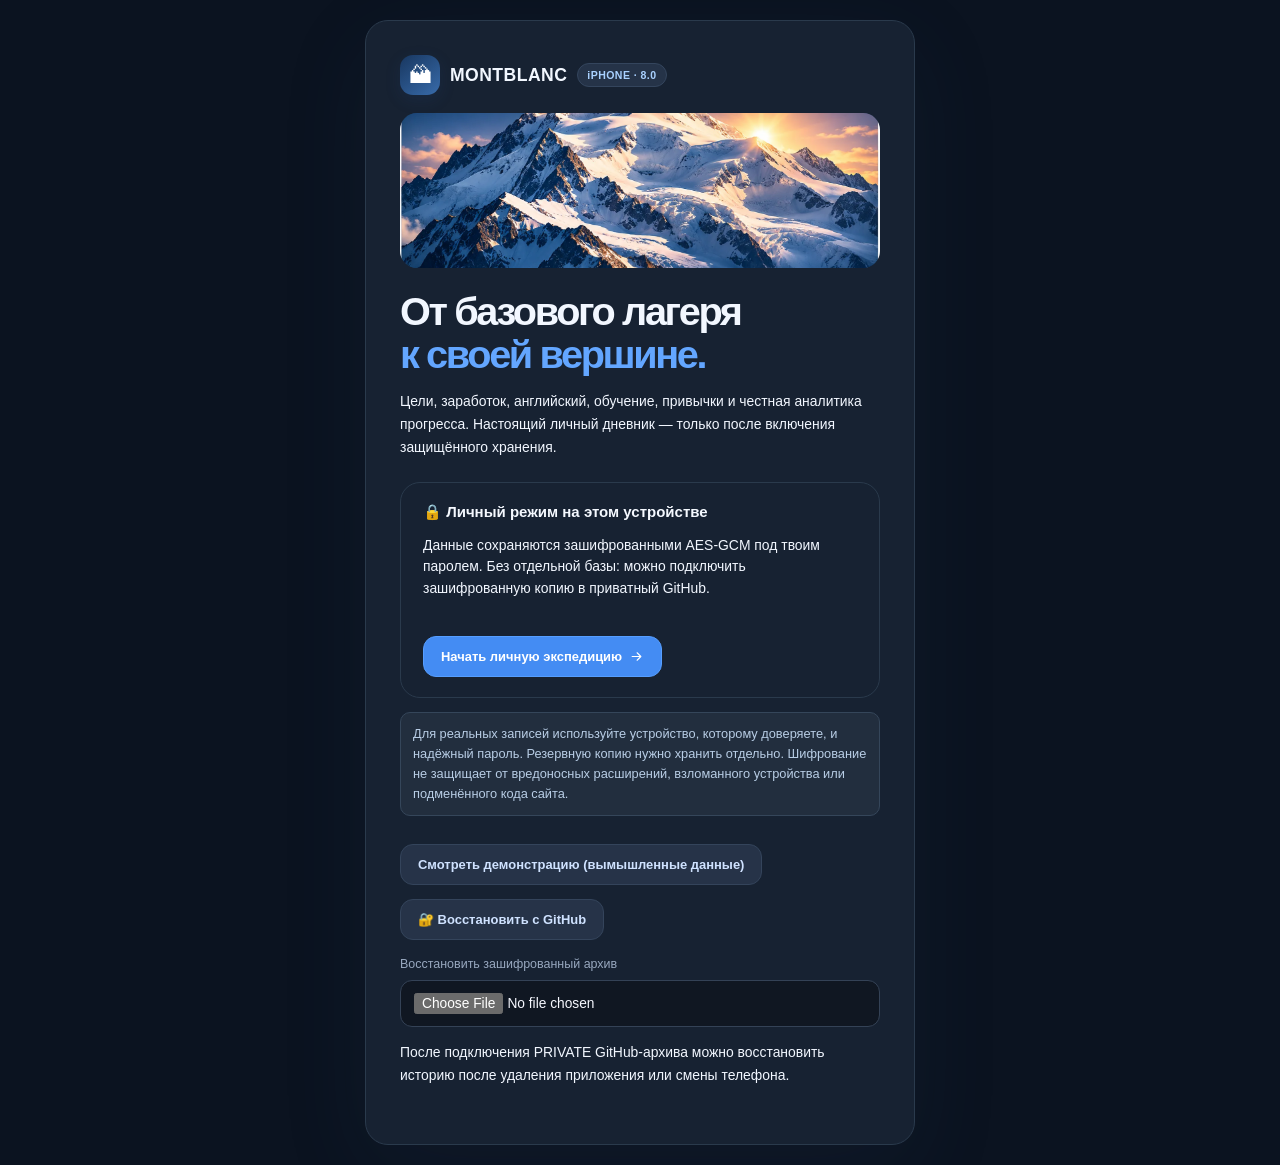
==== life-os/index.html @ 79be6092 "MONTBLANC 10: EVOLUTION PRO MAX 84-day charisma, confidence, focus, discipline and fitness module" ====
<!doctype html>
<html lang="ru">
<head>
  <meta charset="UTF-8" />
  <meta name="viewport" content="width=device-width, initial-scale=1, viewport-fit=cover" />
  <meta name="theme-color" content="#0c1018" />
  <meta name="robots" content="noindex,nofollow,noarchive" />
  <meta name="color-scheme" content="dark" />
  <meta name="description" content="MONTBLANC — личный путь к вершине: цели, эксперименты, дневник и честная аналитика." />
  <title>MONTBLANC — личная экспедиция</title>
  <link rel="icon" type="image/svg+xml" href="./favicon.svg" />
  <link rel="apple-touch-icon" href="./apple-touch-icon.png" />
  <meta name="apple-mobile-web-app-capable" content="yes" />
  <meta name="apple-mobile-web-app-status-bar-style" content="black" />
  <meta name="apple-mobile-web-app-title" content="MONTBLANC" />
  <link rel="manifest" href="./manifest.webmanifest" />
  <link rel="stylesheet" href="./styles.css?v=10.0-evolution-20261121" />
</head>
<body>
  <div id="app"><div class="boot"><div class="boot-mark">🏔️</div><p>Загрузка MONTBLANC...</p></div></div>
  <script src="./config.js"></script>
  <script type="module" src="./app.js?v=10.0-evolution-20261121"></script>
  <script defer src="./pwa.js"></script>
</body>
</html>
---- life-os/styles.css ----
:root{color-scheme:dark;--bg:#09111c;--surface:#111c2a;--surface2:#172333;--surface3:#1d2c3d;--edge:#2a394a;--text:#f0f4f5;--muted:#94a7b7;--accent:#85e1bd;--accent2:#4baf91;--warning:#f9c88a;--danger:#f0a3a3;--shadow:0 14px 50px rgba(0,0,0,.18);font-family:Inter,-apple-system,BlinkMacSystemFont,"Segoe UI",sans-serif;font-synthesis:none}
*{box-sizing:border-box}body{margin:0;min-height:100vh;background:var(--bg);color:var(--text)}button,input,select,textarea{font:inherit}button{cursor:pointer}button:disabled{opacity:.45;cursor:not-allowed}a{color:var(--accent);text-decoration:none}a:hover{text-decoration:underline}h1,h2,h3,p{margin:0}h1{font-size:clamp(1.7rem,3vw,2.35rem);letter-spacing:-.045em;line-height:1.14}h2{font-size:1.12rem;letter-spacing:-.02em}h3{font-size:.94rem}small,.small{font-size:.78rem}.muted{color:var(--muted)}.micro{font-size:.72rem}.eyebrow{font-size:.72rem;letter-spacing:.13em;text-transform:uppercase;color:var(--accent);font-weight:720}.boot{min-height:100vh;display:flex;flex-direction:column;align-items:center;justify-content:center;color:var(--muted);gap:12px}.boot-mark{font-size:4rem;color:var(--text);font-weight:800;letter-spacing:-.1em}.boot-mark span{color:var(--accent);font-size:.65em}.shell{display:grid;grid-template-columns:245px minmax(0,1fr);min-height:100vh}.sidebar{background:#0d1723;border-right:1px solid var(--edge);padding:28px 17px;display:flex;flex-direction:column;gap:28px;position:sticky;top:0;height:100vh;overflow-y:auto}.brand{padding:0 13px;display:flex;align-items:center;gap:12px}.brand-icon{width:40px;height:40px;background:linear-gradient(145deg,#1c3a3a,#122531);display:grid;place-items:center;border:1px solid #43665a;border-radius:13px;color:var(--accent);font-weight:900;font-size:1.2rem}.brand-name{font-size:1.03rem;font-weight:790;letter-spacing:.07em}.brand-caption{font-size:.66rem;color:var(--muted);margin-top:3px}.navlabel{font-size:.68rem;letter-spacing:.12em;text-transform:uppercase;color:#697f91;margin:16px 11px 9px;font-weight:700}.nav{display:flex;flex-direction:column;gap:3px}.navbtn{border:none;background:transparent;color:#a6b6c4;text-align:left;border-radius:10px;padding:11px 12px;display:flex;align-items:center;gap:11px;font-size:.85rem;font-weight:540}.navbtn:hover{background:#1b2838;color:white}.navbtn.active{background:#203b39;color:#b6f8dc}.navbtn svg{width:17px;height:17px;flex-shrink:0}.sidebar-foot{margin-top:auto;border:1px solid var(--edge);border-radius:13px;padding:13px;background:#132131}.side-progress{height:5px;border-radius:99px;background:#2f4650;overflow:hidden;margin-top:12px}.side-progress span{height:100%;display:block;background:var(--accent)}.main{min-width:0;padding:0 4vw 80px}.topbar{height:78px;display:flex;align-items:center;justify-content:space-between;border-bottom:1px solid var(--edge);gap:15px}.top-left{display:flex;align-items:center;gap:14px}.topbar-right{display:flex;align-items:center;gap:10px}.menu-toggle{display:none}.date-chip{display:flex;align-items:center;gap:8px;padding:9px 13px;border:1px solid var(--edge);border-radius:999px;background:#121f2d;color:var(--muted);font-size:.78rem}.status-dot{height:7px;width:7px;border-radius:50%;background:var(--accent);display:inline-block}.content{max-width:1280px;margin:0 auto;padding-top:35px}.pagehead{display:flex;justify-content:space-between;align-items:flex-end;gap:20px;margin-bottom:28px}.pagehead p{color:var(--muted);margin-top:10px;line-height:1.5}.grid{display:grid;gap:18px}.cols4{grid-template-columns:repeat(4,minmax(0,1fr))}.cols3{grid-template-columns:repeat(3,minmax(0,1fr))}.cols2{grid-template-columns:repeat(2,minmax(0,1fr))}.span2{grid-column:span 2}.span3{grid-column:span 3}.card{border:1px solid var(--edge);background:linear-gradient(145deg,#142131,#101b29);border-radius:17px;padding:21px;box-shadow:var(--shadow);min-width:0}.card.soft{box-shadow:none;background:#111c29}.card.highlight{background:linear-gradient(130deg,#1b3439,#142734 70%,#101e2c);border-color:#35564f}.card-header{display:flex;justify-content:space-between;align-items:center;gap:12px;margin-bottom:19px}.card-title{font-size:.85rem;font-weight:700;letter-spacing:.01em}.kpi-label{font-size:.75rem;color:var(--muted);margin-bottom:11px}.kpi-value{font-size:clamp(1.45rem,3vw,2.1rem);font-weight:760;letter-spacing:-.045em}.kpi-meta{color:var(--muted);font-size:.75rem;margin-top:9px;line-height:1.55}.kpi-icon{display:grid;place-items:center;width:31px;height:31px;border-radius:10px;background:#224136;color:var(--accent)}.kpi-icon svg{width:18px}.accent{color:var(--accent)}.danger{color:var(--danger)}.warn{color:var(--warning)}.button{border:none;background:var(--accent);color:#06231b;border-radius:10px;padding:11px 15px;font-weight:750;font-size:.82rem;display:inline-flex;align-items:center;gap:7px;justify-content:center;white-space:nowrap}.button:hover{background:#a6eed2}.button.secondary{background:#203243;color:#dce8ec;border:1px solid #344858}.button.secondary:hover{background:#2a4053}.button.ghost{background:transparent;color:var(--muted);border:1px solid var(--edge)}.button.ghost:hover{color:var(--text);border-color:#547083}.button.dangerbtn{background:#3a232c;color:#f5b7bd}.button.small{padding:7px 10px;font-size:.74rem;border-radius:8px}.button svg{width:15px;height:15px}.row{display:flex;align-items:center;gap:10px}.spread{display:flex;justify-content:space-between;align-items:center;gap:14px}.stack{display:flex;flex-direction:column;gap:14px}.gap-sm{gap:8px}.mt8{margin-top:8px}.mt14{margin-top:14px}.mt20{margin-top:20px}.mb14{margin-bottom:14px}.callout{padding:15px 18px;background:#17342f;border:1px solid #29574a;color:#c8ecdf;border-radius:12px;line-height:1.55;font-size:.86rem}.subtle-callout{background:#1d2936;border-color:#324758;color:#b7c9d4}.progress-track{height:8px;border-radius:99px;background:#293c4a;overflow:hidden}.progress-fill{height:100%;background:linear-gradient(90deg,#49a98e,#99edc7);border-radius:99px;transition:width .2s}.section-title{font-size:1.1rem;margin:30px 0 16px;letter-spacing:-.024em}.pill{border:1px solid #335c52;background:#1a3835;padding:5px 9px;border-radius:99px;color:#a9ebd3;font-size:.69rem;font-weight:700}.pill.gray{border-color:#384b5d;color:#bccad2;background:#203040}.pill.gold{border-color:#665239;background:#403323;color:#f3d5a6}.pill.red{border-color:#653f49;background:#3d2831;color:#ffbec8}.form-field{display:flex;flex-direction:column;gap:7px}.form-field label{font-size:.79rem;color:#d2dfe7;font-weight:650}.control{background:#0e1926;border:1px solid #334557;border-radius:10px;min-width:0;width:100%;padding:12px 13px;color:#f2f7f8;outline:none;font-size:.86rem}.control:focus{border-color:#81d9b7;box-shadow:0 0 0 3px #81d9b719}.control::placeholder{color:#657c8c}textarea.control{min-height:92px;resize:vertical;line-height:1.5}select.control{appearance:auto}.form-grid{display:grid;grid-template-columns:repeat(2,1fr);gap:14px}.form-actions{display:flex;gap:8px;justify-content:flex-end;margin-top:20px;flex-wrap:wrap}.task{display:flex;align-items:flex-start;gap:12px;padding:13px 0;border-top:1px solid #293b4a}.task:first-child{border-top:none}.task-title{font-size:.86rem;line-height:1.4}.task.done .task-title{text-decoration:line-through;color:var(--muted)}.task-meta{color:var(--muted);font-size:.73rem;margin-top:5px}.check{width:19px;height:19px;border:2px solid #668077;background:none;border-radius:6px;color:#09231a;flex-shrink:0;display:grid;place-items:center;font-size:.82rem}.check.checked{background:var(--accent);border-color:var(--accent)}.chart{width:100%;height:auto;overflow:visible}.chart-grid{stroke:#304251;stroke-width:1;stroke-dasharray:3 5}.chart-label{fill:#8aa0b0;font-size:11px}.chart-line{stroke:#83ddba;stroke-width:3;fill:none;stroke-linejoin:round;stroke-linecap:round}.chart-area{fill:url(#grad-chart)}.chart-dot{fill:#9ff3cd;stroke:#142331;stroke-width:2}.empty{padding:20px 10px;color:var(--muted);text-align:center;font-size:.82rem;line-height:1.55;border:1px dashed #34485a;border-radius:12px}.goal{padding:17px;border:1px solid var(--edge);border-radius:13px;background:#13212f}.goal + .goal{margin-top:10px}.goal-value{font-weight:750;letter-spacing:-.02em}.goal-main{display:flex;justify-content:space-between;align-items:center;gap:16px;margin-bottom:14px}.goal .progress-track{margin:11px 0 10px}.mini-chips{display:flex;gap:8px;flex-wrap:wrap}.divider{border:none;border-top:1px solid var(--edge);margin:18px 0}.seg{display:flex;gap:4px;padding:4px;border:1px solid var(--edge);border-radius:11px;background:#101b28}.seg button{background:none;border:none;padding:7px 12px;border-radius:8px;color:var(--muted);font-size:.76rem}.seg button.selected{background:#294237;color:#aeecd4}.metric-rows{display:flex;flex-direction:column;gap:15px}.metric-line{display:flex;justify-content:space-between;align-items:center;gap:10px;font-size:.79rem;margin-bottom:8px}.metric-line strong{font-size:.88rem}.idea-card{background:#13202e;border:1px solid var(--edge);border-radius:12px;padding:17px}.idea-card h3{font-size:.94rem;margin:8px 0}.idea-card p{font-size:.79rem;color:#a7b9c5;line-height:1.5;white-space:pre-wrap}.comment{background:#0e1925;padding:11px 13px;border-radius:10px;border:1px solid #2b3948;margin-top:8px}.comment p{margin-top:5px;font-size:.8rem;color:#d8e4e7;white-space:pre-wrap}.journal-item{border-left:2px solid #5ebc9e;padding:0 0 18px 15px;margin-top:14px}.journal-item h3{margin:6px 0}.journal-item p{color:#b4c3cb;font-size:.84rem;line-height:1.6;white-space:pre-wrap}.table-wrap{overflow:auto}.data-table{border-collapse:collapse;width:100%;min-width:470px;font-size:.8rem}.data-table th{text-transform:uppercase;letter-spacing:.09em;font-size:.66rem;color:var(--muted);text-align:left;font-weight:700;padding:12px 8px}.data-table td{padding:13px 8px;border-top:1px solid var(--edge);color:#e2edef}.data-table td:nth-child(3){font-weight:700}.placeholder{font-size:.82rem;color:var(--muted)}.overlay{position:fixed;inset:0;background:#02080cbb;z-index:50;display:flex;align-items:center;justify-content:center;padding:18px;backdrop-filter:blur(5px)}.modal{width:min(620px,100%);max-height:90vh;overflow:auto;background:#132131;border:1px solid #3a4f5e;border-radius:18px;padding:25px;box-shadow:0 30px 90px #0008}.modal-header{display:flex;justify-content:space-between;align-items:center;margin-bottom:22px}.modal-header h2{font-size:1.2rem}.iconbtn{background:transparent;border:1px solid var(--edge);border-radius:8px;color:#b7c8d3;min-width:32px;height:32px}.auth-page{min-height:100vh;display:grid;place-items:center;padding:20px;background:radial-gradient(circle at 50% 14%,#18342e 0%,#0a121e 43%,#09111c 80%)}.auth-panel{width:min(450px,100%);padding:34px;border:1px solid #314c48;background:#111e2afa;border-radius:23px;box-shadow:0 25px 80px #0005}.auth-panel h1{margin-top:22px}.auth-panel p{line-height:1.65;margin:14px 0 23px;color:#a6bcc8;font-size:.87rem}.auth-brand{display:flex;align-items:center;gap:10px;font-weight:850;font-size:1.1rem;letter-spacing:.08em}.auth-form{display:flex;flex-direction:column;gap:14px}.notice{padding:11px 12px;font-size:.8rem;border-radius:10px;background:#32251b;color:#f9d8a0;border:1px solid #614e30;margin:14px 0;line-height:1.55}.success{background:#173b2f;border-color:#2e694b;color:#b9f7d5}.safe{padding:12px;border-radius:10px;background:#172b35;color:#a9c6d1;border:1px solid #2b4956;line-height:1.5;font-size:.75rem}.plan-step{display:flex;gap:13px;padding:16px 0;border-top:1px solid var(--edge)}.step-number{height:33px;min-width:33px;border-radius:10px;background:#1d3b34;color:#b5ecd6;display:grid;place-items:center;font-weight:750}.plan-step p{font-size:.78rem;color:var(--muted);margin-top:5px;line-height:1.5}.mobile-header{display:none}.stat-row{display:flex;gap:12px;align-items:baseline;flex-wrap:wrap}.goal-list-actions{display:flex;gap:6px;flex-wrap:wrap}.footnote{color:#7f96a5;font-size:.72rem;line-height:1.5}.nav-shade{display:none}.chart-legend{display:flex;align-items:center;gap:7px;font-size:.74rem;color:var(--muted)}.legend-dot{width:8px;height:8px;border-radius:50%;background:var(--accent)}.setup-hero{max-width:660px;margin:0 auto}.setup-heading{margin-bottom:22px}.timeline{display:flex;justify-content:space-between;gap:4px;margin-top:14px}.timeline-item{min-width:0;text-align:center;flex:1}.timeline-circle{margin:0 auto 8px;width:31px;height:31px;border-radius:50%;background:#1e3541;border:1px solid #3c5a64;display:grid;place-items:center;color:var(--accent);font-size:.8rem}.timeline-item .micro{line-height:1.4}.calendar-heat{display:grid;grid-template-columns:repeat(14,1fr);gap:5px}.heatcell{aspect-ratio:1;border-radius:4px;background:#263644;min-width:0}.heatcell.low{background:#3f6a5b}.heatcell.medium{background:#568c76}.heatcell.high{background:#90dbb6}.heatcell.future{opacity:.3}.toast{position:fixed;bottom:26px;right:26px;z-index:80;background:#20382f;color:#dffcec;border:1px solid #477461;padding:13px 18px;border-radius:10px;font-size:.82rem;box-shadow:0 12px 30px #0008;max-width:360px}.toast.error{background:#462b35;color:#ffe0e6;border-color:#77434b}.pullquote{font-size:1.07rem;line-height:1.55;font-weight:620;letter-spacing:-.015em}.note-text{white-space:pre-wrap;overflow-wrap:anywhere}.auth-only{display:none}
@media(max-width:1150px){.cols4{grid-template-columns:repeat(2,1fr)}.main{padding:0 3vw 70px}.sidebar{width:225px}.shell{grid-template-columns:225px minmax(0,1fr)}}
@media(max-width:860px){.shell{display:block}.sidebar{position:fixed;left:-270px;width:250px;z-index:30;transition:left .2s;box-shadow:25px 0 70px #0007}.shell.menuopen .sidebar{left:0}.shell.menuopen .nav-shade{display:block;position:fixed;inset:0;background:#0009;z-index:20}.menu-toggle{display:inline-flex}.main{padding:0 18px 55px}.topbar{height:66px}.content{padding-top:25px}.cols3{grid-template-columns:repeat(2,minmax(0,1fr))}.span3{grid-column:span 2}}
@media(max-width:570px){.cols4,.cols3,.cols2,.form-grid{grid-template-columns:1fr}.span2,.span3{grid-column:auto}.card{padding:17px}.pagehead{flex-direction:column;align-items:flex-start;margin-bottom:21px}.date-chip{display:none}.topbar{height:63px}.kpi-value{font-size:1.85rem}.modal{padding:19px}.auth-panel{padding:25px}.timeline-item .micro{font-size:.64rem}.goal-main{align-items:flex-start}.content{padding-top:22px}}
/* LIFE OS v2 — light, restrained, high-contrast Apple-inspired design language. */
:root{color-scheme:light;--bg:#f6f7fa;--surface:#ffffff;--surface2:#f7f8fc;--surface3:#edf3ff;--edge:#e5e9f1;--text:#182233;--muted:#78879b;--accent:#2f6cf0;--accent2:#1956dd;--warning:#b87c2b;--danger:#d45c65;--shadow:0 8px 35px rgba(29,52,88,.045),0 1px 3px rgba(20,38,64,.03);font-family:-apple-system,BlinkMacSystemFont,Inter,"SF Pro Display","Segoe UI",sans-serif;font-synthesis:none}
body{background:var(--bg);color:var(--text);-webkit-font-smoothing:antialiased}
a{color:var(--accent)}
button{transition:background .15s,transform .15s,box-shadow .15s}
button:active{transform:scale(.985)}
button:focus-visible,input:focus-visible,textarea:focus-visible,select:focus-visible{outline:3px solid #adc6ff;outline-offset:2px}
h1{font-size:clamp(2rem,3.1vw,2.9rem);letter-spacing:-.06em;line-height:1.08;font-weight:800}
h2{font-size:1.12rem;font-weight:760;letter-spacing:-.03em}
h3{color:#1c2e47}.eyebrow{font-size:.68rem;color:#6780a9;letter-spacing:.17em;font-weight:750}
.muted,.micro.muted{color:var(--muted)}.accent{color:var(--accent)}.warn{color:var(--warning)}.danger{color:var(--danger)}
.shell{grid-template-columns:252px minmax(0,1fr)}
.sidebar{background:#fff;border-right:1px solid #e9edf4;padding:29px 15px;gap:25px;box-shadow:none}
.brand{padding:0 12px}.brand-icon{background:linear-gradient(145deg,#285ef5,#1645cc);border:none;color:white;border-radius:12px;box-shadow:0 5px 15px #2b62d52b}
.brand-name{font-weight:830;letter-spacing:-.01em;color:#142442}.brand-caption{font-size:.55rem;font-weight:650;letter-spacing:.11em;color:#99a5b6}
.navlabel{color:#a3b1c2;font-size:.64rem;margin:17px 12px 9px}
.navbtn{color:#5d6c80;font-size:.82rem;padding:11px 13px;border-radius:11px;font-weight:580}
.navbtn:hover{background:#f2f5fc;color:#244d9c}.navbtn.active{background:#edf3ff;color:#2460dc;font-weight:720}.navbtn.active svg{stroke-width:2.1}
.sidebar-foot{border:1px solid #edf1f7;background:#f7f9fd;border-radius:15px;padding:16px}.side-progress{background:#e6ebf3}.side-progress span{background:linear-gradient(90deg,#2869ec,#80a8ff)}
.main{padding:0 clamp(18px,3vw,53px) 80px}.topbar{border-bottom:1px solid #e8ecf3;height:77px}.top-left .small{font-size:.72rem;font-weight:650;letter-spacing:.09em;color:#8e9aab}.date-chip{background:#fff;border:1px solid #e7ebf2;color:#63748a;padding:9px 13px}
.content{max-width:1450px;padding-top:32px}.pagehead{margin-bottom:25px}.pagehead p{color:#77869b;max-width:750px;font-size:.89rem;line-height:1.65;margin-top:10px}
.card{background:#fff;border:1px solid #e9edf3;border-radius:21px;padding:24px;box-shadow:var(--shadow)}.card.soft{background:#f7f9fc;box-shadow:none}.card.highlight{background:linear-gradient(138deg,#f8faff,#f0f5ff);border:1px solid #e5edff;box-shadow:none}
.card-header{margin-bottom:19px}.card-title{font-size:.9rem;color:#1c2d46}.grid{gap:18px}
.kpi-label{font-size:.78rem;color:#75859a;font-weight:620;margin-bottom:12px}.kpi-value{font-size:clamp(1.65rem,2.65vw,2.25rem);font-weight:790;letter-spacing:-.065em;color:#132b4d}.kpi-meta{color:#8795a7;font-size:.76rem;line-height:1.5}
.kpi-icon{background:#edf3ff;color:#376ee8}.button{border-radius:12px;background:#2b67ea;color:white;padding:12px 17px;font-weight:710;font-size:.81rem;box-shadow:0 4px 12px #2d64d51c}.button:hover{background:#174ecc}.button.secondary{background:#f2f5fb;border:1px solid #e4ebf4;color:#35517c;box-shadow:none}.button.secondary:hover{background:#e8eefb}.button.ghost{background:white;color:#64758d;border:1px solid #e7ecf3;box-shadow:none}.button.ghost:hover{border-color:#b8c9e6;color:#2554af}.button.dangerbtn{background:#fff0f0;color:#bf4652}.button.small{padding:8px 12px}
.pill{background:#edf5ff;border:1px solid #d9e8ff;color:#2862ce;font-size:.66rem}.pill.gray{background:#f6f8fb;border:1px solid #e9eef5;color:#718199}.pill.gold{background:#fdf5e8;border-color:#f6e8d4;color:#a77832}.pill.red{background:#fff2f3;border-color:#fae4e7;color:#ce5b67}
.progress-track{background:#e9eef5;height:8px}.progress-fill{background:linear-gradient(90deg,#2b6bdf,#6a9bfa)}
.task{border-top:1px solid #edf0f5;padding:13px 0}.task-title{color:#1b2b44;font-weight:580}.task-meta{color:#98a5b7}.check{border-color:#b1bfd0;color:white}.check.checked{background:#2f70e6;border-color:#2f70e6}
.goal{background:#f9fafc;border:1px solid #edf0f4;border-radius:14px}.callout{background:#f1f8ff;border:1px solid #e1edfc;color:#446382}.subtle-callout{background:#f7f9fc;border:1px solid #e8ecf4;color:#667a95}
.form-field label{color:#4d5e74;font-size:.78rem}.control{background:#fff;border:1px solid #dfe6f0;color:#26364d;border-radius:11px;min-height:43px}.control:focus{border-color:#729deb;box-shadow:0 0 0 3px #dce8ff}.control::placeholder{color:#a7b2bf}.control[type='number']{font-variant-numeric:tabular-nums}
.chart-grid{stroke:#e9edf4;stroke-dasharray:0}.chart-label{fill:#9aabc0;font-size:10px}.chart-line{stroke:#3175f3;stroke-width:3.2;stroke-linejoin:round;stroke-linecap:round}.chart-dot{fill:#4b86f8;stroke:#fff;stroke-width:2;opacity:.92}
.empty{color:#8593a7;border:1px dashed #d9e2ed;background:#fafbfd}.idea-card{background:#fff;border-color:#e9edf4;border-radius:16px}.idea-card p{color:#74849b}.comment{background:#f7f9fc;border:1px solid #e7edf4}.comment p{color:#40536d}.journal-item{border-color:#4078f4}.journal-item p{color:#62758d}.data-table th{color:#8493a8}.data-table td{border-color:#e9eef5;color:#2d3d55}
.seg{background:#f1f4fa;border:1px solid #e4eaf3}.seg button{color:#78889e}.seg button.selected{background:#fff;color:#2a66dd;box-shadow:0 1px 5px #20395010}
.notice{background:#fff7ea;border:1px solid #f0dfc8;color:#9b6d2b}.safe{background:#f1f7ff;color:#4d6f98;border:1px solid #dfebf9}.overlay{background:#10213b8a}.modal{background:#fff;border:1px solid #dfe8f4;box-shadow:0 30px 100px #13223f35;border-radius:23px}.iconbtn{border:1px solid #e4eaf2;color:#657994;background:#fff}
.auth-page{background:radial-gradient(circle at 70% 15%,#e7edff 0%,#f7f9fc 48%,#f8f9fb 85%)}.auth-panel{border:1px solid #e4eaf1;background:#fff;box-shadow:0 25px 90px #2f48701c}.auth-panel p{color:#67788e}.auth-panel h1{color:#172945}
.plan-step{border-top:1px solid #edf0f6}.plan-step p{color:#7789a0}.step-number{background:#eaf1ff;color:#2b62d2}.timeline-circle{background:#eff4ff;border:1px solid #dce8fc;color:#2863e2}
.heatcell{background:#eaf0f7;border-radius:5px}.heatcell.low{background:#cadbf8}.heatcell.medium{background:#8eb4fb}.heatcell.high{background:#447fed}.footnote{color:#99a5b5}.sidebar-foot p{line-height:1.6}.toast{background:#fff;border-color:#dbe6fb;color:#1c4a9a;box-shadow:0 10px 35px #234a8a27}.toast.error{background:#fff0f1;border-color:#edced3;color:#bd4352}
.pullquote{color:#244066;font-weight:700}
/* Flagship elements */
.hero-panel{position:relative;border-radius:26px;background:linear-gradient(117deg,#153882,#2360d5 64%,#588ce9);min-height:286px;padding:34px 39px;display:flex;justify-content:space-between;align-items:center;gap:30px;overflow:hidden;box-shadow:0 13px 29px #2454b024;color:white}
.hero-panel::after{content:'';position:absolute;width:320px;height:320px;border:1px solid #ffffff2b;border-radius:50%;right:-90px;top:-140px;box-shadow:0 0 0 50px #ffffff09,0 0 0 105px #ffffff06;pointer-events:none}
.hero-copy{position:relative;z-index:1;max-width:620px}.hero-overline{color:#b4d2ff;letter-spacing:.13em;font-size:.67rem;font-weight:700;display:flex;align-items:center;gap:9px}.live-dot{width:7px;height:7px;background:#b8edff;border-radius:50%;box-shadow:0 0 0 4px #d8efff16}.hero-copy h2{font-size:clamp(1.75rem,3vw,2.65rem);line-height:1.08;letter-spacing:-.055em;margin:15px 0 12px;color:#fff}.hero-copy p{max-width:460px;line-height:1.65;color:#d5e4ff;font-size:.85rem}.hero-actions{display:flex;gap:9px;margin-top:23px;flex-wrap:wrap}.button.white{background:#fff;color:#2455b6}.button.white:hover{background:#ebf3ff}.button.glass{background:#ffffff15;border:1px solid #ffffff42;color:#fff;box-shadow:none}.button.glass:hover{background:#ffffff2d}.hero-ring{position:relative;z-index:1;display:flex;flex-direction:column;align-items:center;flex:none}.hero-ring-caption{font-size:.75rem;color:#d0e2ff;margin-top:5px}
.ring-wrap{position:relative;display:flex;justify-content:center;align-items:center}.ring-label{position:absolute;bottom:23px;font-size:.56rem;color:#9db3d4;text-transform:uppercase;letter-spacing:.08em}.ring-metric{text-align:center;min-width:0}.ring-metric .ring-wrap{margin:0 auto 4px}.four-rings{display:grid;grid-template-columns:repeat(4,minmax(0,1fr));gap:12px;align-items:center;padding:14px 0 3px}
.signal-card{min-height:157px;padding:21px 23px}.signal-card .kpi-label{margin-bottom:15px}.signal-card .kpi-value{font-size:clamp(1.6rem,2.4vw,2.2rem)}.signal-card .kpi-meta{min-height:31px}.microbar{height:5px;background:#eef2f8;border-radius:99px;overflow:hidden;margin-top:13px}.microbar span{display:block;height:100%;border-radius:99px;background:#3979f0}.microbar .purple{background:#9077eb}.microbar .cyan{background:#28a2d2}.microbar .green{background:#2dab8a}
.insight-strip{background:#f2f6fc;color:#526b8a;border-radius:12px;padding:13px;font-size:.76rem;line-height:1.5;display:flex;align-items:flex-start;gap:8px}.insight-strip svg{flex:none;width:16px;height:16px;color:#4d7ae3}
.gentle-note{font-size:.76rem;color:#8292a7;background:#f8f9fc;border:1px solid #ecf0f5;border-radius:10px;padding:13px;line-height:1.55}
.finance-mini{display:flex;flex-direction:column}.finance-mini>div{display:flex;justify-content:space-between;gap:12px;padding:14px 0;border-top:1px solid #edf0f5;font-size:.81rem}.finance-mini>div:first-child{border-top:none}.finance-mini>div>span{color:#718198}.finance-mini strong{font-variant-numeric:tabular-nums;color:#243b5b;font-size:.89rem}
.reserve-feature{background:linear-gradient(115deg,#fff,#f5f9ff);border:1px solid #e3eefd}.reserve-feature .spread>div:first-child{min-width:0}.reserve-mark{display:grid;place-items:center;width:95px;height:95px;border-radius:50%;background:#e6f0ff;color:#2865d7;border:9px solid #d2e4ff;font-size:1.3rem;font-weight:800;flex:none}
.learning-hero,.english-hero{background:linear-gradient(105deg,#f1edff,#fbfaff 70%);padding:32px 36px;border-radius:23px;border:1px solid #e9e1fd;display:flex;justify-content:space-between;gap:24px;align-items:center}.learning-hero h2,.english-hero h2{font-size:clamp(1.3rem,2.2vw,1.75rem);max-width:590px;line-height:1.22}.learning-hero p,.english-hero p{margin-top:11px;color:#7e7994;font-size:.82rem;line-height:1.55;max-width:630px}.learning-hero .ring-wrap{flex:none}.english-hero{background:linear-gradient(105deg,#edf7ff,#f9fbff 70%);border-color:#dceafc}.english-hero p{color:#6b859f}.language-letters{color:#2f70d9;font-size:2.2rem;font-weight:800;letter-spacing:-.07em;white-space:nowrap;display:flex;align-items:center;gap:14px}.language-letters span svg{width:25px;height:25px}
.study-entry{padding:15px 0;border-top:1px solid #eef1f6}.study-entry:first-of-type{border-top:0}.study-entry strong{font-size:.85rem}.study-entry p{font-size:.79rem;color:#73859e;line-height:1.5;margin-top:7px}.skill-meter{padding:17px;border-radius:13px;background:#f8fafd;border:1px solid #edf1f7}.skill-meter strong{font-size:.85rem}.mini-step{display:flex;flex-direction:column;gap:8px;background:#f7f9fd;border:1px solid #eaf0f8;padding:17px;border-radius:13px}.mini-step b{font-size:.87rem;color:#3569cb}.mini-step span{font-size:.79rem;color:#72859e;line-height:1.45}
.month-nav{display:flex;align-items:center;justify-content:center;gap:18px;padding:13px;border:1px solid #e9edf5;background:#fff;border-radius:14px;max-width:570px;margin:0 auto}.month-nav strong{text-transform:capitalize;font-size:.89rem;min-width:130px;text-align:center}.insight-row{display:flex;gap:12px;padding:13px 0;border-top:1px solid #eef1f6}.insight-row:first-of-type{border-top:none}.insight-row strong{font-size:.82rem}.insight-row p{font-size:.77rem;line-height:1.6;color:#7b8ba1;margin-top:6px}.insight-dot{height:9px;width:9px;flex:none;border-radius:50%;margin-top:4px;background:#a7b6c9}.insight-row.good .insight-dot{background:#31b48e}.insight-row.warn .insight-dot{background:#e0a64d}
.ai-panel{background:linear-gradient(140deg,#fff,#f7faff);border-color:#e6eefd}.ai-heading{align-items:flex-start}.ai-heading p{max-width:650px}.ai-star{height:48px;width:48px;display:grid;place-items:center;color:#4275e8;font-size:1.9rem;background:#edf4ff;border-radius:14px}.ai-buttons{flex-wrap:wrap}.ai-report{background:#fff;border:1px solid #e5ebf4;padding:20px;border-radius:14px}.report-pre{font-size:.84rem;white-space:pre-wrap;line-height:1.7;margin-top:14px;color:#2a3d58}
@media(max-width:1200px){.shell{grid-template-columns:226px minmax(0,1fr)}.sidebar{width:226px}.main{padding:0 24px 65px}.cols4{grid-template-columns:repeat(2,minmax(0,1fr))}.hero-panel{min-height:250px}}
@media(max-width:860px){.shell{display:block}.sidebar{position:fixed;left:-280px;width:260px;z-index:30;box-shadow:25px 0 60px #12345b20}.shell.menuopen .sidebar{left:0}.shell.menuopen .nav-shade{background:#17223a65}.main{padding:0 18px 65px}.menu-toggle{display:inline-flex}.content{padding-top:27px}.cols3{grid-template-columns:repeat(2,1fr)}}
@media(max-width:570px){h1{font-size:2.05rem}.topbar{height:62px}.content{padding-top:22px}.date-chip{display:none}.card{padding:18px;border-radius:16px}.grid{gap:12px}.cols2,.cols3,.cols4,.form-grid{grid-template-columns:1fr}.span2,.span3{grid-column:auto}.pagehead{gap:12px;margin-bottom:18px}.pagehead .button{width:100%}.kpi-value{font-size:2rem}.hero-panel{padding:25px 22px;min-height:0;display:block;border-radius:20px}.hero-copy h2{font-size:2rem}.hero-ring{display:none}.hero-actions{margin-top:18px}.four-rings{grid-template-columns:repeat(2,minmax(0,1fr))}.signal-card{min-height:auto}.learning-hero,.english-hero{padding:25px 20px;display:block}.learning-hero .ring-wrap{margin:16px auto 0}.language-letters{margin-top:20px;font-size:1.8rem}.study-entry .spread{align-items:flex-start;flex-direction:column;gap:4px}.month-nav{gap:6px}.month-nav strong{font-size:.75rem;min-width:100px}.month-nav .button.small{padding:7px}.reserve-mark{width:67px;height:67px;font-size:1rem;border-width:6px}.ai-buttons .button{white-space:normal;width:100%}.four-rings .ring-metric:nth-child(n+3){margin-top:12px}}
@media(prefers-reduced-motion:reduce){*{transition:none!important;scroll-behavior:auto!important}}
/* Mobile overflow safeguard for header action groups */
@media(max-width:570px){.card-header{flex-wrap:wrap}.card-header>h2{min-width:0;overflow-wrap:anywhere}.card-header>.button{flex-shrink:0}.spread{min-width:0}.goal-main{flex-wrap:wrap}.goal .spread{flex-wrap:wrap}}
.roadmap-grid{display:grid;grid-template-columns:repeat(4,minmax(0,1fr));gap:10px}.roadmap-stop{background:#f7f9fd;border:1px solid #ecf0f6;border-radius:15px;padding:19px;position:relative;min-height:175px}.roadmap-stop h3{font-size:.9rem}.roadmap-stop p{font-size:.77rem;color:#71839b;line-height:1.55;margin-top:9px}.roadmap-num{font-size:1.45rem;font-weight:820;color:#9bb8f7;line-height:1;margin-bottom:12px}@media(max-width:950px){.roadmap-grid{grid-template-columns:repeat(2,minmax(0,1fr))}}@media(max-width:570px){.roadmap-grid{grid-template-columns:1fr}.roadmap-stop{min-height:0}}
/* LIFE OS 3.0 — quiet luxury cockpit */
:root{--lo-v3-shadow:0 14px 42px rgba(27,53,95,.055)}
body{font-feature-settings:"tnum" 1,"ss01" 1}
.card{box-shadow:var(--lo-v3-shadow)}
.local-entry{max-width:570px}
.local-card{padding:20px 22px;border:1px solid #d8e5fb;border-radius:20px;background:linear-gradient(125deg,#f3f7ff,#fff);margin-top:18px}
.local-card>b{font-size:15px}
.local-card p{line-height:1.55}
.focus-feature{background:linear-gradient(125deg,#f2f6ff,#ffffff 68%);border-color:#dfe9fb}
.growth-card{background:#fff}
.growth-hero{display:flex;align-items:baseline;gap:13px;margin:15px 0 18px}
.growth-hero strong{font-size:clamp(28px,3.2vw,42px);line-height:1;letter-spacing:-1.7px;font-weight:800;color:#172b4f}
.growth-hero span{color:#8c9ab1;font-size:11px}
.growth-row{margin:12px 0}
.growth-row .spread{font-size:12px;gap:9px}
.growth-row .progress-track{height:6px;margin:6px 0 0;border-radius:20px;background:#edf2f9;overflow:hidden}
.growth-row .progress-fill{border-radius:20px;background:#4079ed}
.growth-advice{display:flex;gap:12px;align-items:flex-start;border-radius:14px;padding:19px;background:#edf4ff;font-size:14px;line-height:1.6;font-weight:600;color:#345887}
.growth-advice svg{flex-shrink:0;color:#4f87ee}
.low-energy-card{padding:18px;border:1px solid #e0e8f7;background:#f5f8fe;border-radius:14px}
.low-energy-card b{font-size:16px;color:#2b4f89}
.low-energy-card p{font-size:12px;color:#657993;margin-top:8px;line-height:1.6}
.sales-kpis{display:grid;grid-template-columns:repeat(4,1fr);gap:10px;margin-top:17px}
.sales-kpis>div{border-radius:12px;background:#f7f9fc;padding:16px;display:flex;gap:5px;flex-direction:column}
.sales-kpis b{font-size:24px;letter-spacing:-.5px}
.sales-kpis span{font-size:11px;color:#7b8ba4}
.funnel-row{margin-bottom:17px}
.funnel-row b{font-size:15px}
.funnel-row .progress-track{margin-top:7px;height:8px;background:#e9eef8;overflow:hidden;border-radius:50px}
.funnel-row .progress-fill{background:linear-gradient(90deg,#255ee6,#70a0ff);border-radius:30px}
.growth-card .footnote{line-height:1.4}
@media(max-width:600px){.sales-kpis{grid-template-columns:repeat(2,minmax(0,1fr))}.growth-hero{flex-wrap:wrap}.local-card{padding:15px}.growth-advice{font-size:13px}}

/* MONTBLANC 6.0 — restrained mountain-inspired iPhone design language */
:root{--mb-navy:#132d52;--mb-ink:#15243b;--mb-sky:#376ae6;--mb-soft:#f4f7fc;--mb-hairline:#e6ebf4}
body{background:#f5f7fb;overscroll-behavior-y:none;-webkit-tap-highlight-color:transparent}
.brand-mountain{font-size:23px;line-height:1;background:linear-gradient(140deg,#183760,#386baa)!important;color:white!important;letter-spacing:0;box-shadow:0 5px 16px #244b8c28;border-radius:13px}
.brand-name{letter-spacing:.018em;font-size:.97rem}.brand-caption{letter-spacing:.11em}
.navbtn{transition:background .14s ease,color .14s ease}.navbtn:active,.button:active,.mobile-dock button:active{transform:scale(.974)}
.card{border-color:#e6ebf4;box-shadow:0 6px 22px #142d5910,0 1px 1px #19345607}
.pagehead h1{letter-spacing:-.048em}.pagehead p{max-width:710px}
.auth-panel.local-entry{max-width:550px}.entry-mountain{height:155px;border-radius:17px;overflow:hidden;margin:18px 0 18px;background:#1b3354}.entry-mountain img{display:block;width:100%;height:100%;object-fit:cover;object-position:center 49%}
.mb-home-hero,.mb-summit-hero{position:relative;isolation:isolate;min-height:312px;padding:40px;border-radius:26px;color:white;display:flex;align-items:flex-end;overflow:hidden;background:#18345b;box-shadow:0 14px 35px #22487a20}
.mb-home-hero::before,.mb-summit-hero::before{content:"";position:absolute;inset:0;z-index:-2;background-image:url('./mountain-hero.webp');background-position:center 53%;background-size:cover}
.mb-home-hero::after,.mb-summit-hero::after{content:"";position:absolute;inset:0;z-index:-1;background:linear-gradient(85deg,rgba(9,27,53,.88),rgba(12,35,67,.68) 42%,rgba(13,40,72,.08) 100%)}
.mb-home-copy{max-width:570px}.mb-home-copy>span{font-size:.7rem;letter-spacing:.14em;font-weight:800;color:#e0efff}.mb-home-copy h2{font-size:clamp(34px,4vw,54px);font-weight:800;letter-spacing:-.06em;line-height:1.04;margin:15px 0 13px;color:white}.mb-home-copy p,.mb-summit-hero p{color:#e5effe;line-height:1.6;font-size:.91rem;max-width:460px;margin-bottom:20px}
.mb-home-hero .button,.mb-summit-hero .button{background:#fff;color:#163965}.mb-home-hero .button.secondary{background:#ffffff25;border:1px solid #ffffff50;color:white;backdrop-filter:blur(9px)}
.mb-banner-actions{display:flex;gap:9px;align-items:center;flex-wrap:wrap}
.mb-summary{display:grid;grid-template-columns:repeat(3,minmax(0,1fr));gap:11px;margin:17px 0}
.mb-summary>div{background:#fff;border:1px solid var(--mb-hairline);border-radius:18px;padding:20px 17px;display:flex;flex-direction:column;gap:5px;min-width:0}
.mb-summary b{font-size:clamp(25px,3vw,34px);color:var(--mb-ink);letter-spacing:-.06em;font-variant-numeric:tabular-nums;line-height:1.1}
.mb-summary span{font-size:12px;color:#73839d;line-height:1.3}
.mb-tabs{display:flex;gap:4px;background:#e9eef8;padding:5px;border-radius:15px;overflow-x:auto;scrollbar-width:none;margin-bottom:15px;max-width:100%;-webkit-overflow-scrolling:touch}
.mb-tabs::-webkit-scrollbar{display:none}.mb-tabs button{background:none;border:0;border-radius:11px;padding:12px 14px;color:#667994;white-space:nowrap;font-weight:700;font-size:12px;flex:1;min-height:42px;transition:background .17s ease,box-shadow .17s ease}
.mb-tabs button.selected{background:#fff;color:#1e4ea2;box-shadow:0 2px 8px #173d7d14}
.mb-task-list{padding:18px 23px}.mb-task{border-top:1px solid #edf1f6;padding:16px 0;min-width:0}.mb-task:first-of-type{border-top:none}.mb-task-row{display:flex;align-items:flex-start;gap:12px}.mb-task-check{border:1.8px solid #afbdd0;width:28px;height:28px;min-width:28px;border-radius:11px;background:#fff;display:grid;place-items:center;color:white;margin-top:2px;transition:background .16s ease,transform .15s}.mb-task-check.checked{background:#346be6;border-color:#346be6}.mb-task-check svg{width:17px;height:17px;stroke-width:3}
.mb-task-body{flex:1;min-width:0}.mb-task-name{font-size:15px;font-weight:685;color:#172841;line-height:1.35;overflow-wrap:anywhere}.mb-task.is-done .mb-task-name{text-decoration:line-through;color:#8495ad}.mb-task.is-muted{opacity:.6}.priority-star{color:#e6a14a}.mb-task-meta{font-size:11px;color:#8b9ab0;margin-top:6px;line-height:1.5}.mb-task-note{white-space:pre-wrap;overflow-wrap:anywhere;color:#697f97;font-size:12px;line-height:1.5;margin-top:8px}.mb-reason{display:inline-block;font-size:11px;color:#99683d;background:#fff6ea;border-radius:8px;padding:5px 8px;margin-top:9px}
.mb-more{width:42px;height:42px;border:0;background:#f2f6fc;color:#7c8fac;border-radius:13px;font-size:21px;font-weight:900;letter-spacing:2px;flex-shrink:0;margin-top:-4px}.mb-task-actions{padding-left:40px;margin-top:8px}.mb-soft-btn{border:0;background:#f0f5fc;color:#5374a5;font-size:12px;font-weight:700;border-radius:9px;padding:9px 11px;min-height:34px}
.mb-subtasks{display:flex;flex-direction:column;gap:1px;padding-left:38px;margin-top:8px}.mb-subtask{display:flex;align-items:center;text-align:left;gap:8px;min-height:39px;background:none;border:0;color:#536882;font-size:12px;overflow-wrap:anywhere}.mb-subcheck{width:17px;height:17px;flex-shrink:0;border:1px solid #acbad0;border-radius:5px;display:grid;place-items:center}.mb-subcheck.done{background:#d9e8ff;color:#3564ce;border-color:#95b8f3}
.mb-footnote{margin:15px 1px 28px;font-size:12px;color:#8694a8;line-height:1.6}.mb-empty{padding:42px 15px;text-align:center;display:flex;flex-direction:column;align-items:center;gap:11px}.mb-empty>span{font-size:39px;color:#9cb7e6}.mb-empty b{font-size:17px;color:#203a5e}.mb-empty p{font-size:13px;max-width:310px;color:#7b8ba1;line-height:1.5}
.mb-today-banner{background:linear-gradient(120deg,#eaf2ff,#fff);border:1px solid #dfeafd;display:flex;align-items:center;justify-content:space-between;gap:16px;border-radius:19px;padding:22px;margin-bottom:22px}.mb-today-banner strong{display:block;font-size:18px;color:#173767;margin:8px 0}.mb-today-banner p{font-size:12px;color:#687e9d;line-height:1.5;max-width:400px}.mb-today-banner .button{font-size:12px}
.mb-reflection-top{display:flex;justify-content:space-between;gap:14px;align-items:stretch;margin-bottom:17px}.mb-night{background:linear-gradient(115deg,#18385f,#315c95);color:white;border-radius:19px;padding:24px;display:flex;gap:16px;align-items:center;flex:1}.mb-night>span{font-size:29px;color:#fff7c9}.mb-night b{font-size:16px}.mb-night p{color:#d4e3f8;font-size:12px;line-height:1.5;margin-top:8px}.mb-reflection-count{background:#fff;border:1px solid #e5ebf4;border-radius:19px;min-width:125px;padding:25px 17px;display:grid;place-content:center;text-align:center;font-size:33px;font-weight:800;letter-spacing:-.04em}.mb-reflection-count small{font-size:11px;color:#8292a7;font-weight:500;letter-spacing:0}
.mb-mode-tabs{max-width:440px}.mb-reflection-days{display:grid;grid-template-columns:repeat(7,minmax(0,1fr));gap:8px}.mb-day{display:grid;place-content:center;min-height:80px;border:1px solid #e5ebf4;border-radius:13px;background:#f9fbff;color:#8b9bb0;gap:4px;font-size:11px;min-width:0}.mb-day b{font-size:18px;color:#4c6283;font-variant-numeric:tabular-nums}.mb-day.done{background:#edf5ff;border-color:#d7e7ff}.mb-day.done small{color:#2d71ea}.mb-day.active{outline:2px solid #76a4fa;outline-offset:1px}
.mb-save-actions{align-items:center;justify-content:space-between}.mb-save-actions span{max-width:260px;line-height:1.5}
.mb-experiment-list{display:grid;grid-template-columns:repeat(2,minmax(0,1fr));gap:14px}.mb-experiment{min-width:0}.mb-experiment>h2{margin-top:12px;overflow-wrap:anywhere}.mb-exp-stats{display:grid;grid-template-columns:repeat(4,minmax(0,1fr));gap:4px;margin-top:16px;border-radius:13px;background:#f3f7fc;padding:15px}.mb-exp-stats span{font-size:10px;color:#77889c;line-height:1.4}.mb-exp-stats b{display:block;font-size:17px;color:#24416b;font-variant-numeric:tabular-nums}.mb-exp-note{font-size:12px;color:#526b86;line-height:1.6;border-left:3px solid #a7c5f8;padding-left:12px;margin-top:15px;overflow-wrap:anywhere}
.mb-summit-hero{min-height:276px;align-items:center}.mb-summit-hero h2{color:white;font-size:clamp(27px,3vw,45px);letter-spacing:-.05em;line-height:1.07;margin:15px 0}.mb-summit-hero .eyebrow{color:#c7e3ff}.mb-summit-stat{padding:14px 0;border-bottom:1px solid #eef1f7;display:flex;justify-content:space-between;gap:15px;align-items:flex-start;font-size:13px}.mb-summit-stat span{color:#8293a9}.mb-summit-stat strong{max-width:65%;text-align:right;overflow-wrap:anywhere}.mb-camp{display:flex;gap:12px;padding:9px 0;align-items:flex-start}.mb-camp>span{font-size:17px;color:#396ac0}.mb-camp div{display:flex;flex-direction:column;gap:3px}.mb-camp b{font-size:13px}.mb-camp small{font-size:11px;color:#8999ad;line-height:1.45}
.mb-badges{display:grid;grid-template-columns:repeat(3,minmax(0,1fr));gap:15px}.mb-badge{background:#fff;border:1px solid #e5ebf4;border-radius:20px;padding:24px 18px;display:flex;align-items:center;text-align:center;flex-direction:column;gap:11px}.mb-badge-icon{width:68px;height:68px;display:grid;place-items:center;border-radius:50%;background:linear-gradient(145deg,#edf4ff,#dceafe);color:#315fc4;border:1px solid #cadffd;box-shadow:0 6px 18px #3678eb16}.mb-badge-icon svg{width:33px;height:33px}.mb-badge strong{font-size:13px;color:#29436a;line-height:1.4}.mb-badge p{font-size:11px;color:#8b9aad;line-height:1.45}.mb-badge>span{font-size:11px;color:#5d80b0;font-weight:700}.mb-badge.locked{opacity:.56}.mb-badge.locked .mb-badge-icon{filter:grayscale(1)}
.mb-reasons{margin-top:15px;padding:15px;border-radius:12px;background:#f5f8fd}.mb-reasons h3{margin-bottom:12px}.mb-reasons .spread{font-size:12px;padding:8px 0;border-bottom:1px solid #e5eaf4}.mb-reasons .spread:last-child{border-bottom:0}
.mobile-dock{display:none}
@media (pointer:coarse){.mb-task-check{width:32px;height:32px;min-width:32px}.mb-task-actions{padding-left:45px}.mb-soft-btn{min-height:40px}.mb-tabs button{min-height:44px}}
@media(max-width:860px){
 .main{padding-bottom:calc(130px + env(safe-area-inset-bottom,0px))!important}
 .mobile-dock{display:grid;grid-template-columns:repeat(5,minmax(0,1fr));position:fixed;bottom:0;left:0;right:0;z-index:40;padding:8px 8px calc(9px + env(safe-area-inset-bottom,0px));background:#ffffffed;border-top:1px solid #e5eaf4;box-shadow:0 -5px 25px #2345700c;backdrop-filter:blur(24px);-webkit-backdrop-filter:blur(24px)}
 .mobile-dock button{min-width:0;height:51px;border:0;background:transparent;color:#8b9bb0;display:flex;flex-direction:column;gap:3px;align-items:center;justify-content:center;border-radius:11px;font-size:10px;font-weight:650;transition:background .14s ease,color .14s ease,transform .14s ease}
 .mobile-dock button svg{height:22px;width:22px;flex-shrink:0}
 .mobile-dock button.active{color:#2c62d9;background:#eef4ff}
 .mobile-dock button span{white-space:nowrap;overflow:hidden;text-overflow:ellipsis;max-width:100%}
 .toast{bottom:calc(98px + env(safe-area-inset-bottom,0px));right:12px;left:12px;margin:auto;max-width:480px}
 .overlay{align-items:flex-end;padding:0;z-index:60}.modal{border-radius:22px 22px 0 0;width:100%;max-height:calc(93dvh - env(safe-area-inset-top,0px));padding:22px 20px calc(26px + env(safe-area-inset-bottom,0px));overscroll-behavior:contain}
}
@media(max-width:600px){
 .mb-home-hero,.mb-summit-hero{padding:25px 22px;border-radius:21px;min-height:300px}.mb-home-hero::after,.mb-summit-hero::after{background:linear-gradient(0deg,#081e3cdd 0%,#1b395b66 75%,#19395709)}
 .mb-home-copy>span{font-size:10px}.mb-home-copy h2{font-size:38px}.mb-home-copy p{font-size:13px}.mb-home-hero .button{font-size:12px}
 .mb-summary{gap:6px}.mb-summary>div{padding:16px 10px;border-radius:14px}.mb-summary b{font-size:25px}.mb-summary span{font-size:10px}
 .mb-tabs{margin-left:-3px;margin-right:-3px}.mb-tabs button{padding:11px 12px;flex:0 0 auto;font-size:12px}
 .mb-task-list{padding:14px 15px}.mb-task-name{font-size:14px}.mb-task-note{font-size:12px}
 .mb-reflection-top{display:block}.mb-reflection-count{display:none}.mb-night{padding:19px;border-radius:16px}
 .mb-reflection-days{gap:5px}.mb-day{min-height:71px;border-radius:10px}.mb-day span{font-size:10px}.mb-day b{font-size:15px}
 .mb-experiment-list{grid-template-columns:1fr}.mb-exp-stats{padding:12px 7px;gap:3px}.mb-exp-stats span{font-size:9px}.mb-exp-stats b{font-size:15px}
 .mb-badges{grid-template-columns:repeat(2,minmax(0,1fr));gap:9px}.mb-badge{padding:20px 10px;border-radius:16px}.mb-badge-icon{width:57px;height:57px}
 .mb-today-banner{display:block;padding:20px}.mb-banner-actions{margin-top:13px}.mb-today-banner .button{width:calc(50% - 5px);padding:11px 8px;white-space:normal}
 .mb-save-actions{flex-direction:column;align-items:stretch;gap:12px}.mb-save-actions .button{width:100%}
 .auth-panel.local-entry{padding:22px 19px}.entry-mountain{height:130px}
 .content{padding-top:18px}.topbar{padding-top:env(safe-area-inset-top,0px)}
}
@media(max-width:350px){.mb-home-copy h2{font-size:32px}.mb-task-row{gap:8px}.mobile-dock button{font-size:9px}.mb-summary b{font-size:22px}.mb-reflection-days{gap:3px}}
@media(prefers-reduced-motion:reduce){.mobile-dock button,.mb-task-check,.mb-tabs button{transition:none!important}}
/* Small-screen launch and legibility fixes */
.auth-panel.local-entry{min-width:0;width:min(550px,100%)}
.auth-brand{min-width:0;flex-wrap:wrap;row-gap:7px;letter-spacing:.025em;overflow-wrap:anywhere}
.auth-brand .pill{white-space:nowrap;max-width:100%}
.auth-panel.local-entry h1{overflow-wrap:anywhere}
@media(max-width:370px){.auth-page{padding:13px}.auth-panel.local-entry{padding:19px 15px}.auth-brand{font-size:.95rem;gap:8px}.entry-mountain{height:118px}}

/* MONTBLANC v6.1: tactile and dynamic type refinements for iPhone */
button,a,input,textarea,select{touch-action:manipulation;-webkit-tap-highlight-color:transparent}
button:active{transform:scale(.982)}
@media(pointer:coarse){button{min-height:44px}.mb-task-check{min-width:44px;width:44px;height:44px}.mb-more{min-width:44px;height:44px}.mb-soft-btn,.mb-subtask{min-height:44px}.mobile-dock button{height:54px}}
@media(max-width:860px){input.control,select.control,textarea.control{font-size:16px}.modal{overflow-y:auto;-webkit-overflow-scrolling:touch}.mobile-dock{padding-bottom:calc(8px + env(safe-area-inset-bottom,0px))}}
@media(prefers-reduced-motion:reduce){button,.mb-task-check,.mb-badge,.card{transition:none!important;animation:none!important}}
/* MONTBLANC v7.0 / Clarity redesign — own visual system, Garmin-inspired information hierarchy */
:root{color-scheme:dark;--bg:#0c1018;--surface:#171d28;--surface2:#1b2431;--surface3:#263244;--edge:#293344;--text:#f4f7ff;--muted:#95a3ba;--accent:#63a6ff;--accent2:#8cbfff;--warning:#ffcb83;--danger:#ff858e;--shadow:0 15px 45px #02091730;--mb-ink:#f4f7ff;--mb-sky:#69abff;--mb-soft:#151d29;--mb-hairline:#293548;background:#0c1018}
html{background:var(--bg)}body{background:var(--bg)!important;color:var(--text)!important;font-family:-apple-system,BlinkMacSystemFont,'SF Pro Display',Inter,'Segoe UI',sans-serif;min-height:100svh}
body, .shell, .mb7-shell{overflow-x:clip}
button{transition:transform .14s ease,background-color .15s ease,border-color .15s ease;touch-action:manipulation}
button:active{transform:scale(.985)}button:focus-visible,input:focus-visible,textarea:focus-visible,select:focus-visible{outline:2px solid #84b9ff;outline-offset:3px}
.mb7-shell{display:grid;grid-template-columns:242px minmax(0,1fr);min-height:100dvh;background:#0c1018}
.mb7-sidebar{position:sticky;top:0;height:100dvh;padding:28px 15px 22px;background:#111722;border-right:1px solid #253042;display:flex;flex-direction:column;gap:20px}
.mb7-side-brand{display:flex;align-items:center;gap:11px;background:transparent;border:0;color:#f4f7ff;text-align:left;padding:8px;border-radius:14px;font-size:17px;font-weight:850;letter-spacing:.025em}
.mb7-side-brand img{width:43px;height:43px;border-radius:13px}.mb7-side-brand small{display:block;font-size:9px;letter-spacing:.14em;color:#879bb5;margin-top:5px}
.mb7-side-label{font-size:10px;letter-spacing:.14em;color:#8293aa;font-weight:750;margin:10px 9px 0}
.mb7-side-nav{display:grid;gap:4px}
.mb7-side-link{border:0;background:transparent;color:#a4b4c9;display:flex;align-items:center;gap:14px;min-height:48px;border-radius:13px;padding:10px 14px;font-size:14px;font-weight:650;text-align:left}
.mb7-side-link svg{width:20px;height:20px;flex-shrink:0}.mb7-side-link.selected,.mb7-side-link:hover{background:#203249;color:#a6d0ff}
.mb7-side-bottom{margin-top:auto;border:1px solid #273448;border-radius:14px;background:#182230;padding:13px;color:#7f91a8;font-size:12px;line-height:1.7}
.mb7-side-status{display:flex;align-items:center;gap:7px;color:#cee4fc;font-weight:650}.mb7-indicator{width:7px;height:7px;border-radius:100%;background:#69d2a3;display:inline-block}
.mb7-main{min-width:0;padding:0 3.2vw 76px!important;background:#0c1018}
.mb7-topbar{height:82px;padding:10px 0;display:flex;justify-content:space-between;align-items:center;gap:10px;border-bottom:1px solid #273040}
.mb7-top-left{display:flex;align-items:center;gap:11px;min-width:0}.mb7-head-logo{height:41px;width:41px;border-radius:12px}.mb7-head-brand{display:block;font-size:15px;font-weight:850;color:#f5f8ff;letter-spacing:.09em}.mb7-head-subtitle{display:block;font-size:11px;color:#92a3bb;margin-top:5px}
.mb7-backup-status{display:flex;align-items:center;gap:9px;background:#1d2735;border:1px solid #2a394b;padding:10px 13px;color:#bbcde1;border-radius:14px;font-size:11px;font-weight:650;min-height:43px}
.mb7-backup-status svg{width:17px;height:17px}.mb7-status-dot{color:#74dbae;font-size:16px}.mb7-content{max-width:980px;margin:0 auto;padding-top:26px;min-height:50vh}
.mb7-demo{background:#30281c;color:#f6d28c;padding:10px 18px;border-radius:10px;margin-top:10px}
.mb7-dock{display:none}
/* shared old modules retained in More: unify contrast and surfaces */
.card,.card.soft,.card.highlight,.goal{background:#181f2b!important;color:#f0f5fd!important;border:1px solid #2a3445!important;box-shadow:none!important}
.card h2,.card h3,.card b,.goal h3,.task-title,.mb-task-name,.kpi-value,.kpi-label,.card-title,.mb-badge strong,.mb-page-title,.mb-experiment-title,.mb-reflection-top b,.mb-summit-hero h2{color:#f1f6ff!important}
.card p,.card small,.goal p,.mb-task-note,.mb-task-meta,.mb-badge p,.mb-reflection-count,.kpi-meta,.task-meta,.muted{color:#98a8bf!important}
.pagehead h1,.pagehead .eyebrow,.pagehead p,h1,h2,h3{color:#f4f7ff}
.pagehead p{color:#a2b0c5!important}
.button{background:#448cf3!important;color:#fff!important;border:1px solid #569eff!important;box-shadow:none!important;border-radius:13px}
.button.secondary,.button.ghost{background:#263348!important;border:1px solid #34445b!important;color:#cfe2ff!important}
.button.dangerbtn{background:#462932!important;color:#ffc2c2!important;border:1px solid #653944!important}
.pill,.pill.gray,.pill.gold,.pill.red{background:#253348!important;border:1px solid #34455d!important;color:#a9d1ff!important}
.notice,.safe,.callout,.subtle-callout,.mb-reasons{background:#222e3e!important;color:#d7e5f6!important;border:1px solid #35465a!important}
.form-field label,.control,.form-field span{color:#dae7f5!important}
.control{background:#101722!important;border:1px solid #344256!important;border-radius:12px;color:#f6f8ff!important}
.control::placeholder{color:#7e91a7!important}
.control:focus{border-color:#84b9ff!important;box-shadow:0 0 0 3px #73aaff21!important}
.button:focus-visible,.mb7-dock button:focus-visible{outline:2px solid #a7d3ff}
.progress-track,.side-progress{background:#2b3949}.progress-fill,.side-progress span{background:#66aaff}
.mb-task-row,.task,.mb-experiment,.mb-badge,.mb-night,.mb-today-banner,.mb-summary>div,.mb-day,.mb-reflection-days,.mb-tabs,.mb-subtask,.mb-experiment-card,.mb-soft-btn,.mb-timeline-card{background:#192230!important;border-color:#2a3849!important;color:#e8f0fc!important}
.mb-task-actions .mb-soft-btn,.mb-soft-btn{color:#b4d0f0!important}
.mb-tabs button,.mb-tabs button.selected{color:#b2c3db!important}.mb-tabs button.selected{background:#2e4260!important;color:#fff!important}
.mb-task-meta,.mb-task-note,.mb-timeline-date,.mb-reflection-count{color:#879bb5!important}
.mb-summary b,.mb-summary span,.mb-summary strong,.mb-reflection-days strong{color:#e9f3ff!important}
.mb-badge.locked{opacity:.7}
.mb-experiment-stats,.mb-exp-stats{background:#202e3c!important;border-color:#354356!important}
.mb-experiment-stats strong,.mb-exp-stats b{color:#fff!important}
.goal{background:#19212f!important}
.auth-page{background:#0b1320!important}.auth-panel,.local-card,.setup-hero>.card{background:#172232!important;color:#f1f6ff!important;border:1px solid #2a3a4c!important}
.auth-panel h1,.auth-panel .auth-brand,.auth-panel p{color:#f2f7ff!important}.local-card b{color:#f5f9ff!important}
.auth-panel .notice{color:#b8cde5!important}.boot{color:#91a2ba}
/* Compact Garmin-inspired home */
.mb7-home{display:grid;gap:21px}
.mb7-hero{height:237px;position:relative;overflow:hidden;border-radius:23px;background:#122840 var(--hero-image) center 44%/cover no-repeat;isolation:isolate;box-shadow:0 16px 45px #0003}
.mb7-hero:after{content:"";position:absolute;inset:0;z-index:0;background:linear-gradient(90deg,#08121bed 0%,#08121bb0 42%,#0d182335 100%),linear-gradient(0deg,#07131dbb,transparent 62%)}
.mb7-hero-body{position:relative;z-index:1;padding:26px 26px 22px;max-width:450px;height:100%;display:flex;flex-direction:column;align-items:flex-start}
.mb7-eyebrow{font-size:10px;font-weight:770;letter-spacing:.15em;color:#89a7d1;text-transform:uppercase}
.mb7-hero .mb7-eyebrow{color:#bed9ff}.mb7-hero h1{font-size:clamp(25px,4vw,36px);line-height:1.08;letter-spacing:-.04em;margin:13px 0 7px;font-weight:825;color:white!important}
.mb7-hero p{font-size:13px;line-height:1.45;color:#d5e0ec;max-width:325px}
.mb7-hero-link{display:flex;align-items:center;gap:7px;background:#fff1;color:#c8e6ff;border:1px solid #bcd8ff55;border-radius:12px;padding:8px 11px;margin-top:auto;min-height:37px;font-weight:750;font-size:11px}
.mb7-hero-link svg{width:15px;height:15px}
.mb7-section-heading{display:flex;justify-content:space-between;align-items:end;gap:10px}.mb7-section-heading h2{font-size:21px;letter-spacing:-.035em;margin:5px 0 0;font-weight:800;color:#f6f8fc}
.mb7-text-link{display:inline-flex;align-items:center;gap:5px;font-size:12px;font-weight:700;color:#80b8ff;background:transparent;border:none;padding:9px 0;white-space:nowrap}
.mb7-text-link svg{height:14px;width:14px}
.mb7-panel{background:#171f2b;border:1px solid #2a3647;border-radius:20px;padding:20px;min-width:0;box-shadow:0 2px 8px #0001}
.mb7-focus{padding:19px 21px 17px;margin-top:-7px}
.mb7-focus-top{display:flex;align-items:center;gap:7px;letter-spacing:.09em;color:#91a3ba;font-size:10px;font-weight:800}
.mb7-dot{height:7px;width:7px;border-radius:99px;background:#6fcdb0;box-shadow:0 0 0 4px #3c77672b}
.mb7-focus-progress{margin-left:auto;color:#9db8d7;text-transform:none;letter-spacing:0;font-size:11px}
.mb7-focus-row{display:flex;align-items:center;gap:14px;margin:18px 0 18px;min-width:0}
.mb7-focus-check{background:#263953;border:2px solid #5b84b9;color:#a8d4ff;flex-shrink:0;width:47px;height:47px;border-radius:15px;display:grid;place-items:center}
.mb7-focus-row>div{min-width:0}.mb7-focus-row strong{display:block;font-size:17px;font-weight:770;line-height:1.3;color:#f3f8fe;overflow-wrap:anywhere}
.mb7-focus-row small{display:block;font-size:12px;margin-top:5px;color:#8398af}
.mb7-meter{height:6px;background:#293a51;border-radius:15px;overflow:hidden}.mb7-meter span{display:block;height:100%;background:linear-gradient(90deg,#3378e6,#77b9ff);border-radius:15px}
.mb7-focus-bottom{display:flex;align-items:center;justify-content:space-between;margin-top:14px;color:#91a3b8;font-size:11px}.mb7-focus-bottom button{display:flex;align-items:center;gap:5px;background:none;color:#88bdff;border:0;font-size:12px;font-weight:750}.mb7-focus-bottom svg{width:14px;height:14px}
.mb7-quick-grid{display:grid;grid-template-columns:repeat(2,minmax(0,1fr));gap:12px}
.mb7-quick{display:grid;grid-template-columns:40px 1fr auto;grid-template-rows:auto auto;gap:4px 10px;padding:17px 14px;background:#19222f;border:1px solid #2c394a;color:#e9f3ff;border-radius:18px;min-width:0;text-align:left;align-items:center}
.mb7-quick-icon{grid-row:1/3;height:40px;width:40px;display:grid;place-items:center;border-radius:13px}.mb7-quick-icon.violet{background:#312b49;color:#c3b1ff}.mb7-quick-icon.amber{background:#3a3124;color:#ffd39d}
.mb7-quick strong{grid-column:2;grid-row:1;font-size:13px;line-height:1.15}.mb7-quick small{grid-column:2;grid-row:2;font-size:10px;color:#8395ac;line-height:1.35}.mb7-quick-right{grid-row:1/3;grid-column:3;color:#8ea7c8;font-size:24px}
.mb7-section-gap{margin-top:7px}
.mb7-metrics{display:grid;grid-template-columns:repeat(2,minmax(0,1fr));gap:11px}
.mb7-metric{border:1px solid #2b3647;background:#171f2b;display:flex;flex-direction:column;align-items:flex-start;text-align:left;min-width:0;min-height:148px;border-radius:18px;padding:16px 16px 14px}
.mb7-metric-icon{height:31px;width:31px;border-radius:10px;display:grid;place-items:center}.mb7-metric-icon svg{width:17px;height:17px}.mb7-metric-icon.blue{background:#203e68;color:#83bcff}.mb7-metric-icon.coral{background:#482c35;color:#ffadb6}.mb7-metric-icon.mint{background:#1d3b35;color:#7bdfbc}.mb7-metric-icon.lavender{background:#352e4b;color:#c3b0ff}
.mb7-metric-label{color:#9aacc3;font-size:11px;margin-top:11px}.mb7-metric strong{font-size:24px;line-height:1.2;color:#f7faff;font-weight:800;letter-spacing:-.04em;margin:4px 0}.mb7-metric em{font-style:normal;font-weight:550;font-size:12px;color:#9cb3d0}.mb7-metric small{font-size:10px;color:#7d91a9}
.mb7-weekly{padding-bottom:15px}.mb7-week-dots{display:grid;grid-template-columns:repeat(7,minmax(0,1fr));gap:7px;margin-top:20px}
.mb7-week-day{background:transparent;border:0;min-width:0;display:grid;justify-items:center;gap:8px;color:#899cb2;font-size:11px;min-height:66px;padding:3px 0}
.mb7-week-day i{font-style:normal;display:grid;place-items:center;border:1px solid #37455b;border-radius:14px;height:36px;width:36px;background:#252f3e;color:#8da6c8;font-size:18px}.mb7-week-day i.has-reflection{background:#255449;border-color:#328973;color:#9af5d4}.mb7-week-day i.has-work{background:#263e63;border-color:#3b6fac;color:#86c3ff}.mb7-week-day i.is-today{outline:2px solid #6aa9ff;outline-offset:2px}
.mb7-week-legend,.mb7-cal-legend{display:flex;align-items:center;flex-wrap:wrap;gap:15px;color:#879bb3;font-size:10px;margin-top:7px}.mb7-week-legend span,.mb7-cal-legend span{display:flex;align-items:center;gap:6px}.mb7-week-legend i,.mb7-cal-legend i{width:7px;height:7px;background:#65a9ff;border-radius:50%}.mb7-week-legend .success,.mb7-cal-legend .reflection{background:#6dd6b4}.mb7-week-legend .doing,.mb7-cal-legend .task{background:#6caeff}.mb7-cal-legend .journal{background:#c8a2ff}
.mb7-bottom-call{border:1px solid #2b3b4e;background:#1a2533;border-radius:16px;padding:16px;display:flex;align-items:center;gap:13px;text-align:left;color:#eef5ff}.mb7-bottom-call>span:first-child{height:39px;width:39px;display:grid;place-items:center;background:#243b58;border-radius:12px;color:#90c7ff}.mb7-bottom-call>span:nth-child(2){flex:1;min-width:0}.mb7-bottom-call strong{display:block;font-size:13px}.mb7-bottom-call small{display:block;font-size:11px;color:#8fa5bd;margin-top:4px}.mb7-bottom-call>svg{color:#8fbfff}
.mb7-foot-note{text-align:center;font-size:11px;color:#71869f;line-height:1.55;padding:5px 15px 10px}
/* calendar */
.mb7-simple-page{display:grid;gap:22px}.mb7-page-title h1{font-size:clamp(27px,5vw,34px);margin:8px 0 7px;letter-spacing:-.045em}.mb7-page-title p{max-width:590px;font-size:13px;color:#99abc2;line-height:1.6}
.mb7-calendar{padding:19px 16px}.mb7-calendar-head{display:flex;align-items:center;justify-content:space-between;gap:12px;margin-bottom:20px}.mb7-calendar-head h2{font-size:17px;font-weight:800;text-transform:capitalize}.mb7-calendar-head>div{display:flex;align-items:center;gap:5px}.mb7-calendar-head button{border:1px solid #35445a;background:#243248;color:#b1d2fa;border-radius:10px;min-height:38px;min-width:36px;padding:7px 8px;font-size:13px}.mb7-calendar-head button:first-child,.mb7-calendar-head button:last-child{font-size:25px;line-height:1}
.mb7-calendar-grid{display:grid;grid-template-columns:repeat(7,minmax(0,1fr));gap:5px}.mb7-cal-weekday{text-align:center;font-size:10px;color:#768da9;font-weight:750;padding-bottom:6px}.mb7-cal-blank{min-height:57px}.mb7-cal-cell{height:59px;min-width:0;border-radius:10px;border:1px solid #2d394b;background:#202b39;color:#c5d1e1;display:flex;align-items:center;flex-direction:column;padding:8px 1px;gap:10px;font-size:12px;font-weight:650}.mb7-cal-cell.selected{border-color:#89c1ff;background:#243d60;color:#fff;box-shadow:inset 0 0 0 1px #5da6ff}.mb7-cal-cell.today>span{display:grid;place-items:center;background:#4b92eb;border-radius:99px;height:21px;width:21px;margin-top:-3px;color:white}.mb7-cal-pins{display:flex;gap:3px;justify-content:center;min-height:6px}.mb7-cal-pins i{width:5px;height:5px;border-radius:50%;background:#84beff}.mb7-cal-pins .reflection{background:#70ddb9}.mb7-cal-pins .journal{background:#ceb1ff}
.mb7-day-head{display:flex;align-items:center;justify-content:space-between;gap:8px}.mb7-day-head h2{font-size:18px;margin-top:5px}.mb7-day-head>span{color:#89a7c7;font-size:12px}.mb7-day-tasks{display:grid;gap:1px;margin-top:17px;border-top:1px solid #2c394b}.mb7-day-task{display:flex;align-items:center;gap:10px;min-height:53px;padding:10px 0;border-bottom:1px solid #2c394b}.mb7-day-task>span{border:1px solid #4c6688;border-radius:50%;width:24px;height:24px;display:grid;place-items:center;color:#58769c}.mb7-day-task>span.done{background:#2d6a55;color:#bfffe6;border-color:#4da889}.mb7-day-task svg{width:14px}.mb7-day-task strong{flex:1;min-width:0;font-size:12px;overflow-wrap:anywhere}.mb7-day-task small{font-size:10px;color:#8095b0}
.mb7-day-actions{display:flex;gap:9px;flex-wrap:wrap;margin-top:15px}.mb7-day-actions button{flex:1;white-space:normal}.mb7-day-reflection{padding:15px;border:1px solid #2c574a;background:#1d322f;border-radius:14px;margin-top:15px}.mb7-day-reflection span{font-size:12px;font-weight:750;color:#9ceacb}.mb7-day-reflection p{font-size:12px;color:#b5d8c9;margin-top:6px;line-height:1.5}.mb7-small-muted{font-size:12px;color:#97acc4;margin-top:12px}
.mb7-empty{display:flex;align-items:center;flex-direction:column;gap:9px;text-align:center;padding:28px 16px;color:#e3efff}.mb7-empty-icon{height:40px;width:40px;border:1px solid #3c5270;background:#23364f;border-radius:13px;display:grid;place-items:center;color:#7ab6ff}.mb7-empty strong{font-size:15px}.mb7-empty p{font-size:12px;color:#879cb6;max-width:300px;line-height:1.5}
/* history feed */
.mb7-filters{display:flex;gap:7px;overflow-x:auto;padding:2px 1px 7px;scrollbar-width:none}.mb7-filters button{flex:0 0 auto;background:#1e2a3b;color:#93aac6;border:1px solid #2d3e53;padding:10px 16px;min-height:40px;border-radius:24px;font-size:12px;font-weight:750}.mb7-filters button.selected{background:#3173c4;color:#fff;border-color:#5d9bf0}
.mb7-timeline{display:grid;gap:25px}.mb7-timeline-group h2{font-size:13px;color:#99abc4;font-weight:750;margin-bottom:11px}.mb7-feed-card{width:100%;display:flex;align-items:center;gap:13px;background:#171f2b;border:1px solid #2b384b;border-bottom:0;padding:14px 13px;color:#f1f6ff;text-align:left;min-height:73px}.mb7-feed-card:nth-child(2){border-radius:15px 15px 0 0}.mb7-feed-card:last-child{border-bottom:1px solid #2b384b;border-radius:0 0 15px 15px}.mb7-feed-card:nth-child(2):last-child{border-radius:15px}.mb7-feed-symbol{height:40px;width:40px;flex-shrink:0;border-radius:12px;display:grid;place-items:center;background:#273a53;color:#8fc4ff}.mb7-feed-card>span:nth-child(2){flex:1;min-width:0}.mb7-feed-card strong{font-size:13px;display:block}.mb7-feed-card small{display:block;font-size:11px;line-height:1.4;color:#8a9eb6;margin-top:5px;overflow-wrap:anywhere}.mb7-feed-arrow{color:#809dbb;font-size:24px}
/* More page: structured menu, exactly like a native app's detail index */
.mb7-menu-section{display:grid;gap:11px}.mb7-menu-heading h2{font-size:17px;font-weight:790}.mb7-menu-heading p{font-size:11px;color:#8d9fb6;margin-top:4px;line-height:1.5}.mb7-menu-list{overflow:hidden;background:#171f2c;border:1px solid #2b374a;border-radius:17px}.mb7-menu-item{display:flex;align-items:center;gap:12px;border:0;border-bottom:1px solid #28374b;background:transparent;padding:12px 16px;min-height:66px;color:#eef5ff;text-align:left;width:100%}.mb7-menu-item:last-child{border-bottom:0}.mb7-menu-symbol{width:37px;height:37px;border-radius:11px;background:#263a55;color:#8fc0ff;display:grid;place-items:center;flex-shrink:0}.mb7-menu-symbol svg{width:19px;height:19px}.mb7-menu-label{flex:1;min-width:0}.mb7-menu-label strong{display:block;font-size:13px;font-weight:720}.mb7-menu-label small{display:block;font-size:10px;color:#8197b2;margin-top:5px;line-height:1.3}.mb7-menu-chevron{font-size:23px;color:#7896b7}
@media(max-width:860px){
 .mb7-shell{display:block}.mb7-sidebar{display:none}
 .mb7-main{padding:0 17px calc(120px + env(safe-area-inset-bottom,0px))!important;min-height:100dvh}
 .mb7-topbar{height:70px;position:sticky;top:0;z-index:18;background:#0c1018eb;backdrop-filter:blur(18px);-webkit-backdrop-filter:blur(18px);padding-top:5px;border-bottom:1px solid #222b3a}
 .mb7-head-logo{width:37px;height:37px;border-radius:10px}.mb7-head-brand{font-size:14px}.mb7-head-subtitle{font-size:10px}
 .mb7-backup-status{min-width:44px;height:44px;width:44px;padding:0;justify-content:center;border:0;background:#1f2c3c;color:#a9c7ec}.mb7-backup-status span:not(.mb7-status-dot){display:none}.mb7-backup-status .mb7-status-dot{display:none}.mb7-backup-status svg{width:20px;height:20px}
 .mb7-content{padding-top:16px;max-width:690px;margin:auto}
 .mobile-dock.mb7-dock{display:grid;position:fixed;left:0;right:0;bottom:0;z-index:45;grid-template-columns:repeat(5,minmax(0,1fr));background:#111924f2;border-top:1px solid #334151;backdrop-filter:blur(20px);-webkit-backdrop-filter:blur(20px);padding:8px 6px calc(8px + env(safe-area-inset-bottom,0px));box-shadow:0 -10px 35px #0005}
 .mobile-dock.mb7-dock button{background:transparent;color:#8595aa;border:0;display:flex;flex-direction:column;align-items:center;justify-content:center;gap:5px;border-radius:12px;height:55px;min-width:0;font-size:10px;line-height:1.15;font-weight:680;white-space:nowrap}
 .mobile-dock.mb7-dock button svg{width:22px;height:22px}
 .mobile-dock.mb7-dock button.active{background:#1d3550;color:#82baff}
 .mobile-dock.mb7-dock button.active svg{stroke-width:2.3}
 .toast{bottom:calc(88px + env(safe-area-inset-bottom,0px));background:#24334a;color:#eff7ff;border-color:#4b6080}
 .overlay{z-index:70;background:#000b}.modal{background:#1a2533;color:#e9f2ff;border:1px solid #3c4c5f;padding:22px 18px calc(25px + env(safe-area-inset-bottom,0px))}
}
@media(max-width:540px){
 .mb7-main{padding-left:13px!important;padding-right:13px!important}.mb7-hero{height:229px;border-radius:20px}.mb7-hero-body{padding:23px 18px 18px}.mb7-hero h1{font-size:30px}.mb7-hero p{font-size:11px;max-width:255px}
 .mb7-quick{grid-template-columns:34px 1fr auto;gap:5px 8px;padding:15px 10px}.mb7-quick-icon{height:34px;width:34px;border-radius:10px}.mb7-quick strong{font-size:11px}.mb7-quick small{font-size:9px}.mb7-quick-right{font-size:18px}
 .mb7-metric{padding:14px;min-height:143px}.mb7-metric strong{font-size:22px}
 .mb7-weekly{padding:17px 12px}.mb7-week-dots{gap:2px}.mb7-week-day i{width:31px;height:33px;border-radius:11px}
 .mb7-calendar{padding:16px 11px}.mb7-calendar-grid{gap:4px}.mb7-cal-cell{height:54px;border-radius:9px}
}
@media(max-width:360px){.mb7-main{padding-left:10px!important;padding-right:10px!important}.mb7-hero h1{font-size:27px}.mb7-quick strong{font-size:10px}.mb7-quick small{font-size:8px}.mb7-section-heading h2{font-size:19px}.mb7-metric strong{font-size:21px}.mb7-week-day i{width:27px;height:30px}.mb7-calendar-grid{gap:3px}.mb7-cal-cell{height:48px}}
@media(prefers-reduced-motion:reduce){button,.mb7-quick,.mb7-menu-item{transition:none!important;animation:none!important}}

/* Plan 7.0: single-purpose interface, readable native-like task list */
.mb7-plan-actions{display:flex;gap:10px;margin-top:-7px}.mb7-plan-actions .button{flex:1;min-height:48px;font-size:12px;gap:9px;white-space:normal}
.mb7-plan-summary{display:grid;grid-template-columns:repeat(3,minmax(0,1fr));background:#17212e;border:1px solid #2a394a;border-radius:16px;overflow:hidden}
.mb7-plan-summary>div{padding:14px 8px;display:flex;flex-direction:column;align-items:center;gap:5px;border-right:1px solid #2b3749}.mb7-plan-summary>div:last-child{border-right:0}
.mb7-plan-summary strong{font-size:23px;font-weight:820;color:#ecf5ff}.mb7-plan-summary span{font-size:10px;color:#8a9eb8}
.mb7-plan-filters{margin-top:-4px}
.mb7-plan-list{padding:18px}.mb7-task-items{margin-top:13px}.mb7-plan-list .mb-task-row{border-top:1px solid #2b3b4c!important;padding:15px 0!important}.mb7-plan-list .mb-task-row:first-child{border-top:0!important}
.mb7-plan-list .mb-task-name{font-size:14px;line-height:1.35}.mb7-plan-list .mb-task-check{border-radius:13px!important;background:#22354e!important;border:2px solid #456791!important}
.mb7-plan-list .mb-task-check.checked{background:#2f735f!important;border-color:#5dcc9e!important}
.mb7-plan-list .mb-task-actions .mb-soft-btn{background:#253448!important;color:#b6d1ed!important;border-radius:12px!important}
.mb7-plan-list .mb-task-note{color:#92a5bc!important}
@media(max-width:360px){.mb7-plan-actions .button{padding:9px 7px;font-size:11px}.mb7-plan-list{padding:12px}.mb7-plan-summary strong{font-size:21px}}

/* Final tactile polish: eliminate bright legacy action squares. */
.mb7-plan-list .mb-more{background:#283951!important;border:1px solid #39506e!important;color:#b9d6f9!important;border-radius:12px!important}
.mb7-plan-list .mb-more:active{background:#31547b!important}
.mb7-plan-filters button{font-size:11px;padding:9px 12px;min-height:42px}
.mb7-plan-list .mb-task-row{background:transparent!important}

/* MONTBLANC 7.1: trusted-device opt-in */
.device-remember{display:flex;align-items:flex-start;gap:13px;margin:14px 0;padding:15px 16px;border-radius:15px;background:rgba(77,136,228,.11);border:1px solid rgba(117,162,235,.25);cursor:pointer;line-height:1.5}
.device-remember input{width:22px;height:22px;flex:none;margin:1px 0;accent-color:#569af6}
.device-remember span{display:flex;flex-direction:column;gap:3px}
.device-remember b{font-size:15px;color:inherit}
.device-remember small{font-size:12px;line-height:1.5;opacity:.72}
.mb7-trusted-device{margin-top:20px;padding:17px;border:1px solid rgba(117,162,235,.28);border-radius:16px;background:rgba(77,136,228,.07)}

/* MONTBLANC 7.2 — saved states and read-only history */
.mb7-saved-note{border:1px solid rgba(94,168,129,.45);background:rgba(59,140,105,.12);border-radius:17px;padding:16px 17px;display:flex;flex-direction:column;gap:6px;margin-bottom:15px;color:#d7f9e7}
.mb7-saved-note b{font-size:16px;line-height:1.4}
.mb7-saved-note small{font-size:13px;line-height:1.5;opacity:.78}
.mb7-saved-fields{display:grid;grid-template-columns:minmax(0,1fr);gap:10px}
.mb7-saved-field{min-width:0;padding:13px 15px;border-radius:14px;background:rgba(255,255,255,.035);border:1px solid rgba(132,155,192,.18)}
.mb7-saved-field span{display:block;font-size:12px;line-height:1.4;color:#94a7c3;letter-spacing:.02em;margin-bottom:6px}
.mb7-saved-field p{margin:0;font-size:15px;line-height:1.58;font-weight:450;white-space:pre-wrap;overflow-wrap:anywhere;word-break:normal;color:#edf4ff}
.mb7-saved-buttons{display:flex;flex-wrap:wrap;gap:10px;margin-top:18px}
.mb7-saved-buttons .button{flex:1;min-width:155px;min-height:48px}
.mb7-history-detail .card{margin-top:14px}
.mb7-history-detail .button{min-height:46px}
.mb7-history-detail .mb7-page-title{margin-bottom:18px}
@media(max-width:375px){.mb7-saved-field{padding:12px}.mb7-saved-buttons .button{width:100%}}

/* MONTBLANC 8.0 — unified diary, week planner and actual-result dashboard */
.mb8-week-groups{display:grid;gap:13px}.mb8-day-group{border:1px solid rgba(136,164,205,.18);border-radius:18px;background:rgba(255,255,255,.025);padding:12px 13px}.mb8-day-group .mb-task{border-radius:12px}
.mb8-day-header{display:flex;align-items:center;justify-content:space-between;gap:10px;margin:0 3px 8px}.mb8-day-header h3,.mb8-day-group h3{font-size:17px;margin:0 0 4px;font-weight:750}.mb8-day-header small{font-size:12px;color:#9babbe}.mb8-day-header button{border:1px solid #344862;border-radius:11px;background:#263b59;color:#9bc8ff;min-width:44px;min-height:44px;display:grid;place-items:center}.mb8-empty-day{padding:11px;margin:0 2px!important;font-size:13px}.mb8-overdue{border-color:rgba(239,152,103,.4)}
.mb8-date-presets{display:flex;flex-wrap:wrap;gap:8px;margin:10px 0}.mb8-date-presets button{border:1px solid #466185;background:#243653;color:#d9e8ff;min-height:41px;border-radius:11px;padding:9px 13px}
.mb8-daily-metrics{padding:13px 15px;border-radius:15px;border:1px solid #344862;background:rgba(84,126,188,.06)}.mb8-daily-metrics summary{font-size:15px;font-weight:650;cursor:pointer;line-height:1.5;list-style:none;display:flex;gap:8px;align-items:center}.mb8-daily-metrics summary span{font-size:12px;color:#91a3ba;margin-left:auto}.mb8-daily-metrics[open] .form-grid{margin:16px 0}.mb8-daily-metrics[open] .form-field{margin-top:9px}
.mb8-goals-stack{display:grid;gap:13px}.mb7-goals-preview{margin-bottom:20px}.mb7-goals-preview .goal{margin-top:10px}.mb8-vision-grid{display:grid;grid-template-columns:repeat(auto-fit,minmax(min(100%,230px),1fr));gap:12px;margin-top:18px}
.mb8-period-filters{display:flex;gap:8px;margin:14px 0}.mb8-period-filters button{flex:1;min-height:45px}.mb8-summary-grid{display:grid;grid-template-columns:repeat(2,minmax(0,1fr));gap:12px}.mb8-summary-stat{padding:15px 13px;border-radius:16px;background:#172231;border:1px solid #2b3b52;min-width:0}.mb8-summary-stat span{color:#9bb1ca;font-size:12px;display:block;margin-bottom:8px}.mb8-summary-stat strong{font-size:20px;line-height:1.3;letter-spacing:-.02em;overflow-wrap:anywhere}.mb8-report-period{color:#98acc6;font-size:13px;margin:14px 0}
.mb8-progress-links{display:grid;grid-template-columns:repeat(2,minmax(0,1fr));gap:10px;margin:18px 0}.mb8-progress-links .button{min-width:0;padding:12px 9px;font-size:13px;white-space:normal}
@media(max-width:370px){.mb8-summary-stat strong{font-size:17px}.mb8-progress-links{grid-template-columns:1fr}.mb8-day-group{padding:10px}.mb7-metrics{grid-template-columns:repeat(2,minmax(0,1fr))}}

/* MONTBLANC v9 unified mission UI */
.mb9-route,.mb9-simple-hub{max-width:1050px;margin-inline:auto;padding-bottom:20px}
.mb9-route-hero{border:1px solid #28486e;border-radius:22px;padding:28px;background:linear-gradient(130deg,#183655,#0d1828);margin-bottom:16px}
.mb9-route-hero span{color:#9cbedf;font-size:12px;letter-spacing:.12em;font-weight:750}
.mb9-route-hero h1{font-size:clamp(30px,5vw,48px);line-height:1.1;letter-spacing:-.045em;margin:14px 0;color:#eff7ff}
.mb9-route-hero p{color:#afc3d9;max-width:600px;line-height:1.65;margin:0}
.mb9-ab{display:grid;grid-template-columns:repeat(2,minmax(0,1fr));gap:13px;margin:18px 0}
.mb9-ab-card{min-width:0;padding:20px;border-radius:19px;border:1px solid #2b4762;background:#152536}
.mb9-ab-card.future{background:linear-gradient(160deg,#1c3559,#172537)}
.mb9-ab-card>span{font-size:11px;letter-spacing:.08em;font-weight:800;color:#91bbf3}
.mb9-ab-card h2{font-size:23px;line-height:1.2;margin:12px 0 18px}
.mb9-ab-card p{color:#9bacc3;font-size:13px;margin:13px 0 6px;overflow-wrap:anywhere}
.mb9-ab-card strong{display:block;font-size:22px;color:#f1f7ff;overflow-wrap:anywhere}
.mb9-ab-card button{margin-top:18px;border:none;background:none;color:#82bbfc;font-weight:700;font-size:13px;padding:8px 0;text-align:left}
.mb9-vision{max-height:100px;overflow:hidden;line-height:1.5}
.mb9-milestones{display:grid;gap:10px;margin-top:16px}
.mb9-milestone{display:flex;align-items:center;gap:14px;padding:12px 4px;border-bottom:1px solid #29394a}
.mb9-milestone>div{display:flex;flex-direction:column;gap:3px;min-width:0}
.mb9-milestone strong{font-size:15px}.mb9-milestone small{font-size:12px;color:#96a9c0}
.mb9-dot{width:36px;height:36px;border-radius:50%;background:#26364b;display:grid;place-items:center;flex-shrink:0;font-weight:bold;color:#a7bed7}
.mb9-dot.done{background:#1c6258;color:#d5fff2}
.mb9-goal-list{margin-top:18px;display:grid;gap:12px}
.mb9-periods{display:flex;gap:8px;overflow:auto;margin:18px 0 8px}
.mb9-periods button{border-radius:999px;padding:10px 15px;border:1px solid #31465a;background:#18283a;color:#b2c4d9;white-space:nowrap}
.mb9-periods button.selected{background:#377bc0;color:white;border-color:#68aaff}
.mb9-stats,.mb9-growth-grid{display:grid;grid-template-columns:repeat(3,minmax(0,1fr));gap:10px;margin:18px 0}
.mb9-stats>div,.mb9-growth-grid>button{min-width:0;border:1px solid #2c435a;border-radius:15px;background:#142232;padding:14px;text-align:left;display:flex;flex-direction:column;gap:7px}
.mb9-stats span,.mb9-growth-grid span{font-size:12px;color:#a4b6ca;overflow-wrap:anywhere}
.mb9-stats strong,.mb9-growth-grid strong{font-size:21px;color:#f0f8ff;overflow-wrap:anywhere}
.mb9-growth-grid{grid-template-columns:repeat(2,minmax(0,1fr))}
.mb9-growth-grid button small{color:#a4b6ca;line-height:1.4}
.mb9-quick{display:flex;flex-wrap:wrap;gap:9px;margin-top:16px}
.mb9-quick button{padding:11px 14px;border:1px solid #385573;border-radius:13px;background:#1b324a;color:#cfe7ff;font-weight:650}
.mb9-journey{display:flex;align-items:center;justify-content:space-between;gap:4px;padding:12px 8px;margin:18px 0;border-radius:15px;background:#14283e;color:#dceeff;flex-wrap:wrap}
.mb9-journey span{font-size:12px;font-weight:650}.mb9-journey b{opacity:.5}
.mb9-ideas-shell .pagehead{margin:8px 0}.mb9-ideas-shell .pagehead h1{font-size:21px}
.mb9-expander{margin-top:18px}.mb9-expander summary{cursor:pointer;font-weight:750;padding:5px}
.mb9-expander .pagehead h1{font-size:22px}.mb9-expander .pagehead{margin-top:12px}
@media(max-width:390px){.mb9-ab{grid-template-columns:1fr}.mb9-stats{grid-template-columns:repeat(2,minmax(0,1fr))}.mb9-journey{gap:7px}.mb9-route-hero{padding:22px}}

/* MONTBLANC v9.1 responsive mountain ascent */
.mb10-route{max-width:880px;margin:0 auto 22px;min-width:0}
.mb10-hero{padding:12px 1px 26px}.mb10-hero span,.mb10-eyebrow{font-size:11px;letter-spacing:.12em;font-weight:800;color:#93bcea}
.mb10-hero h1{font-size:clamp(33px,5vw,50px);line-height:1.08;letter-spacing:-.04em;margin:14px 0;font-weight:850}.mb10-hero p{font-size:14px;color:#9db5ce;max-width:590px;line-height:1.65}
.mb10-map{border-radius:22px;background:linear-gradient(#142e4a,#0e1c2d);border:1px solid #3b597b;overflow:hidden;padding:18px 15px 20px}
.mb10-map-head,.mb10-heading{display:flex;justify-content:space-between;align-items:center;gap:12px}
.mb10-map-head>div>span{font-size:11px;letter-spacing:.12em;font-weight:800;color:#93bfdf}.mb10-map-head h2{font-size:18px;line-height:1.3;margin:7px 0}
.mb10-score{display:flex;flex-direction:column;align-items:end;flex-shrink:0}.mb10-score strong{font-size:38px;letter-spacing:-.06em;line-height:1;color:#e8f5ff}.mb10-score small{font-size:12px;color:#9cb2c9}
.mb10-trail{display:block;width:100%;max-width:400px;height:auto;margin:0 auto}
.mb10-map-footer{display:flex;align-items:center;justify-content:space-between;gap:8px;padding:12px 2px;border-top:1px solid #314d6b;font-size:13px}.mb10-map-footer span{color:#9db4ca;font-size:12px}
.mb10-progress-track{height:8px;border-radius:50px;background:#273d55;overflow:hidden}.mb10-progress-track i{display:block;height:100%;background:linear-gradient(90deg,#347ee2,#7bcdff);border-radius:50px;transition:width .3s ease}
.mb10-interpret,.mb10-hint{font-size:12px;color:#91a8c0;line-height:1.6;margin-top:12px}
.mb10-start-finish{display:grid;grid-template-columns:repeat(2,minmax(0,1fr));gap:11px;margin:17px 0}.mb10-start-finish>div{min-width:0;padding:17px 13px;border-radius:17px;background:#15283e;border:1px solid #2d4b6d;display:flex;flex-direction:column;gap:10px}.mb10-start-finish>div+div{background:#1d3958}
.mb10-start-finish span{font-size:11px;letter-spacing:.09em;font-weight:800;color:#8dbefa}.mb10-start-finish strong{font-size:clamp(19px,4.3vw,27px);letter-spacing:-.04em;color:#ebf7ff;overflow-wrap:anywhere}.mb10-start-finish small{color:#9db8d4;font-size:12px;line-height:1.5}
.mb10-section{background:#162132;border:1px solid #314257;border-radius:19px;margin:16px 0;padding:19px;min-width:0}.mb10-section h2{font-size:21px;line-height:1.3;margin:8px 0 12px}.mb10-next{background:linear-gradient(130deg,#1b3e64,#172538);border-color:#3e658d}.mb10-next p{color:#b6cadf;font-size:14px;line-height:1.55}
.mb10-actions{display:flex;flex-wrap:wrap;gap:9px;margin-top:16px}.mb10-actions button,.mb10-presets button,.mb10-heading button,.mb10-link{border:1px solid #4776a6;border-radius:12px;background:#254b76;color:#e5f5ff;min-height:44px;padding:10px 13px;font-size:13px;font-weight:730;cursor:pointer}.mb10-actions button:first-child{background:#4088e0}.mb10-presets{display:flex;gap:8px;flex-wrap:wrap;margin:14px 0}.mb10-presets button{background:#213c5a}
.mb10-heading h2{margin:8px 0 3px}.mb10-heading button{flex-shrink:0}.mb10-goals{display:grid;gap:12px;margin-top:16px}.mb10-goals .goal{margin:0}.mb10-link{display:block;margin-top:12px;width:100%;background:#203b58}
.mb10-domains{display:grid;gap:15px;margin-top:17px}.mb10-domain>div:first-child{display:flex;justify-content:space-between;gap:12px;margin-bottom:8px;font-size:13px}.mb10-domain>div:first-child b{color:#94bce1;font-size:12px;white-space:nowrap}
.mb10-periods{display:flex;gap:8px;overflow-x:auto;padding:0 0 12px}.mb10-periods button{border:1px solid #3a5676;border-radius:99px;background:#203750;padding:9px 14px;font-size:13px;color:#a6c2db;white-space:nowrap;min-height:44px}.mb10-periods button.selected{background:#387dc9;color:#fff;border-color:#73b5ff}
.mb10-stats{display:grid;grid-template-columns:repeat(2,minmax(0,1fr));gap:10px;margin:10px 0 18px}.mb10-stats>div{background:#1b2e43;border:1px solid #31485e;border-radius:13px;padding:14px;min-width:0;display:flex;flex-direction:column;gap:9px}.mb10-stats span{font-size:12px;color:#91b0cf}.mb10-stats strong{font-size:21px;color:#e8f4ff;overflow-wrap:anywhere}
.mb10-rate{display:flex;align-items:center;justify-content:space-between;gap:12px;font-size:12px;color:#a4bdd5;margin-bottom:9px}.mb10-rate b{color:#e7f5ff}.mb10-section h3{font-size:15px;margin-top:20px}
@media(max-width:360px){.mb10-start-finish{grid-template-columns:1fr}.mb10-map{padding:12px 8px}.mb10-stats>div{padding:11px}.mb10-hero h1{font-size:32px}}
@media(prefers-reduced-motion:reduce){.mb10-progress-track i{transition:none}}

/* MONTBLANC 9.2 — stable iPhone bottom navigation.
   WebKit can mis-anchor fixed footers during long-page and PWA scrolling.
   Use a viewport-height application shell with the CONTENT as the scroll owner.
   The dock is a non-scrolling flex child, not a viewport-positioned overlay. */
@media (max-width:860px){
  html:has(.mb7-shell),
  body:has(.mb7-shell){height:100%;overflow:hidden;overscroll-behavior:none}
  #app:has(.mb7-shell){height:100dvh;max-height:100dvh;overflow:hidden}
  #app .mb7-shell{
    display:flex;flex-direction:column;min-height:0;
    height:100dvh;max-height:100dvh;overflow:hidden;overflow-x:hidden;
  }
  #app .mb7-main{
    flex:1 1 auto;min-height:0;height:auto;
    overflow-y:auto;overflow-x:hidden;
    -webkit-overflow-scrolling:touch;
    overscroll-behavior-y:contain;
    padding-bottom:calc(30px + env(safe-area-inset-bottom,0px))!important;
  }
  #app .mobile-dock.mb7-dock{
    position:relative!important;inset:auto!important;
    bottom:auto!important;top:auto!important;left:auto!important;right:auto!important;
    flex:0 0 auto;align-self:stretch;width:100%;min-width:0;
    display:grid;grid-template-columns:repeat(5,minmax(0,1fr));
    z-index:45;background:#111924;
    border-top:1px solid #334151;
    padding:8px 6px calc(8px + env(safe-area-inset-bottom,0px));
    -webkit-backdrop-filter:none;backdrop-filter:none;
    box-shadow:0 -10px 35px #0005;
  }
  #app .mobile-dock.mb7-dock button{
    min-width:0;min-height:55px;touch-action:manipulation;
  }
}
@media (max-width:860px) and (orientation:landscape){
  #app .mobile-dock.mb7-dock{padding-bottom:calc(4px + env(safe-area-inset-bottom,0px))}
  #app .mobile-dock.mb7-dock button{min-height:44px;height:44px}
}

/* MONTBLANC 9.2.1 — plan controls match the dark theme everywhere, including 7-day groups */
.mb7-plan .mb-task-check{
 background:#233951!important;
 border:2px solid #527394!important;
 color:#edf7ff!important;
 border-radius:13px!important;
 box-shadow:none!important;
}
.mb7-plan .mb-task-check.checked{
 background:#3479d8!important;
 border-color:#7db9ff!important;
 color:#fff!important;
}
.mb7-plan .mb-more{
 background:#22374e!important;
 color:#a9c9e8!important;
 border:1px solid #38526e!important;
 border-radius:12px!important;
 box-shadow:none!important;
}
.mb7-plan .mb-more:active,
.mb7-plan .mb-more:focus-visible{background:#2c4b6b!important}
.mb7-plan .mb8-day-group .mb-task{
 border-top:1px solid #2b3b4c!important;
 background:transparent!important;
 border-radius:0!important;
 padding:14px 0!important;
}
.mb7-plan .mb8-day-group .mb-task:first-of-type{border-top:0!important}
.mb7-plan .mb8-day-group .mb-task-row{background:transparent!important;outline:none!important}
.mb7-plan .mb-task-actions .mb-soft-btn{
 background:#23374d!important;
 color:#b2cce7!important;
 border:1px solid #324b66!important;
 min-height:44px;
}

/* EVOLUTION PRO MAX / iPhone first */
.ev-root{max-width:820px;margin:0 auto 25px;color:#f0f7ff}
.ev-hero{padding:27px 20px;border-radius:21px;border:1px solid #3e6288;background:linear-gradient(125deg,#183858,#19293e);margin-bottom:14px}
.ev-hero>span{font-size:11px;font-weight:800;letter-spacing:.12em;color:#9ccbf6}.ev-hero h1{font-size:clamp(34px,7vw,51px);line-height:1.04;letter-spacing:-.055em;margin:13px 0;color:#f4faff}
.ev-hero p{color:#bfd2e6;font-size:14px;line-height:1.6}.ev-hero small{display:block;font-size:12px;color:#aec6db;margin-top:10px}
.ev-pills{display:flex;flex-wrap:wrap;gap:8px;margin:17px 0}.ev-pills b{background:#285078;border:1px solid #527fa7;border-radius:99px;padding:8px 11px;font-size:12px}
.ev-section{background:#151f2e;border:1px solid #2f4359;border-radius:19px;margin:14px 0;padding:19px}.ev-section h2{font-size:21px;line-height:1.2;letter-spacing:-.03em;margin-bottom:14px;color:#edf7ff}
.ev-section p{font-size:12.5px;line-height:1.65;color:#9fb5cc;margin:12px 0}
.ev-track{height:7px;border-radius:50px;background:#2b425c;overflow:hidden}.ev-track i{display:block;height:100%;border-radius:50px;background:linear-gradient(90deg,#337be0,#8bd5f6);transition:width .25s ease}
.ev-heading{display:flex;justify-content:space-between;align-items:start;gap:10px}.ev-heading>div{min-width:0}.ev-heading>div>span{font-size:11px;color:#93c2f0;font-weight:800;letter-spacing:.1em}.ev-heading h2{margin:8px 0}.ev-heading>strong{flex-shrink:0;font-size:29px;letter-spacing:-.05em}
.ev-day-select{display:flex;align-items:center;justify-content:space-between;gap:7px;padding:7px;background:#1c3249;border-radius:15px}
.ev-day-select>button{min-width:42px;min-height:43px;border-radius:11px;border:1px solid #4c749a;background:#2a4c6c;color:#e9f7ff;font-size:23px}.ev-day-select button:disabled{opacity:.3}.ev-day-select .ev-today{font-size:11px;padding:8px;min-width:0}
.ev-day-select>div{font-size:13px;font-weight:800;text-align:center}.ev-day-select small{display:block;font-size:10px;font-weight:500;color:#aac1db;margin-top:4px}
.ev-exercises{display:grid;gap:9px;margin-top:15px}.ev-exercise{display:flex;align-items:flex-start;gap:11px;padding:13px;background:#1b2e42;border:1px solid #344e69;border-radius:14px}.ev-exercise.completed{background:#203b44;border-color:#448779}
.ev-exercise>button{width:43px;height:43px;flex-shrink:0;display:grid;place-items:center;border:2px solid #6685a3;background:#223950;color:#fff;border-radius:12px;font-size:22px}.ev-exercise>button[aria-pressed="true"]{background:#2b8469;border-color:#7ed3b2}.ev-exercise>button:disabled{opacity:.3}
.ev-exercise>div{min-width:0}.ev-exercise strong{display:block;font-size:14px;color:#f1faff}.ev-exercise small{display:block;font-size:11px;color:#91b4d5;margin-top:5px}.ev-exercise p{margin:9px 0 1px}
.ev-intensity{display:flex;align-items:center;justify-content:space-between;gap:8px;flex-wrap:wrap;margin:18px 0}.ev-intensity>b{font-size:13px}.ev-intensity>div{display:flex;gap:7px}.ev-intensity button,.ev-feedback button,.ev-primary{border:1px solid #5d8cb4;background:#274e72;color:#e9f5ff;border-radius:11px;min-height:43px;padding:9px 13px;font-size:12px;font-weight:760}.ev-intensity button.active{background:#3c85d5;border-color:#86c6ff}
.ev-feedback{display:grid;gap:12px;border-top:1px solid #36506b;padding-top:18px}.ev-feedback label{font-size:12px;font-weight:750;color:#a9c7e2;display:grid;gap:7px}
.ev-feedback select,.ev-feedback textarea{font-size:16px;background:#0e2032;border:1px solid #405d7a;color:#eff8ff;border-radius:11px;min-height:43px;padding:10px;width:100%}
.ev-feedback textarea{min-height:95px;resize:vertical}.ev-feedback button,.ev-primary{background:#3b89dd;color:white;font-size:13px}
.ev-safety{font-size:11px!important;color:#87a2bc!important}
.ev-metrics{display:grid;grid-template-columns:repeat(2,minmax(0,1fr));gap:9px;margin:12px 0}.ev-metrics>div{background:#1b3047;border-radius:13px;border:1px solid #395571;padding:14px;display:flex;flex-direction:column;gap:8px}.ev-metrics span{font-size:12px;color:#9db8d0}.ev-metrics strong{font-size:23px;color:#eff9ff}
.ev-domains{display:grid;gap:14px;margin-top:17px}.ev-domains>div>div:first-child{display:flex;justify-content:space-between;gap:10px;font-size:13px;margin-bottom:8px}
.ev-weeks{display:grid;grid-template-columns:repeat(3,minmax(0,1fr));gap:8px}.ev-weeks>button{display:flex;flex-direction:column;gap:7px;text-align:left;background:#1b3148;border:1px solid #375675;color:#ebf7ff;border-radius:13px;min-width:0;min-height:115px;padding:11px}.ev-weeks>button.selected{border-color:#86c8fc;background:#26496b}
.ev-weeks strong{font-size:18px}.ev-weeks small{font-size:10px;color:#abc7df;line-height:1.35;min-height:29px}.ev-weeks .ev-track{width:100%;height:5px}.ev-weeks em{font-size:11px;font-style:normal;color:#a1c3e4}
.ev-recs{display:grid;gap:9px}.ev-recs p{background:#1d344d;border:1px solid #355977;padding:13px;border-radius:13px;color:#d2e8fc}
.ev-awards{display:grid;grid-template-columns:repeat(2,minmax(0,1fr));gap:9px}.ev-awards>div{display:flex;flex-direction:column;gap:7px;background:#1a2c40;border:1px solid #38536c;border-radius:13px;padding:14px;opacity:.6}.ev-awards>div.earned{opacity:1;border-color:#528b83}.ev-awards span{font-size:26px}.ev-awards b{font-size:13px}.ev-awards small{font-size:11px;color:#9fc0db}
.ev-links{display:flex;flex-wrap:wrap;gap:9px}.ev-links button{flex:1;min-width:145px;padding:12px;border-radius:12px;border:1px solid #466f96;background:#234360;color:#dbf0ff;font-size:12px;font-weight:750}
.ev-home{display:flex;align-items:center;gap:12px;width:100%;text-align:left;margin:13px 0;background:linear-gradient(110deg,#1a3553,#162538);border:1px solid #456c90;border-radius:16px;padding:15px;color:#e7f6ff}
.ev-home>span{font-size:28px}.ev-home>div{flex:1;min-width:0}.ev-home b{display:block;font-size:14px}.ev-home small{display:block;font-size:11px;line-height:1.5;margin-top:5px;color:#a9c6e0}.ev-home>strong{font-size:24px;color:#99c8f0}
.ev-skill-grid{display:grid;grid-template-columns:repeat(2,minmax(0,1fr));gap:9px}.ev-skill-grid>div{background:#1e354e;border:1px solid #395b7d;border-radius:13px;padding:15px;display:flex;flex-direction:column;gap:7px}.ev-skill-grid span{font-size:27px}.ev-skill-grid strong{font-size:13px}
.ev-note{border:1px solid #3b658b;border-radius:13px;background:#1e3b55;padding:13px;font-size:12px;line-height:1.6;color:#b7d6ec;margin:16px 0}
.ev-week-intro{display:flex;gap:14px;border-bottom:1px solid #2a4056;padding:12px 0}.ev-week-intro>b{font-size:18px;color:#89c5f8}.ev-week-intro strong{font-size:13px;display:block}.ev-week-intro small{font-size:12px;color:#a0bad0;display:block;margin-top:5px}
@media(max-width:370px){.ev-section{padding:15px 12px}.ev-hero{padding:23px 16px}.ev-weeks{gap:6px}.ev-weeks>button{padding:9px}.ev-day-select{gap:4px}.ev-day-select>button{min-width:37px}}
@media(prefers-reduced-motion:reduce){.ev-track i{transition:none}}
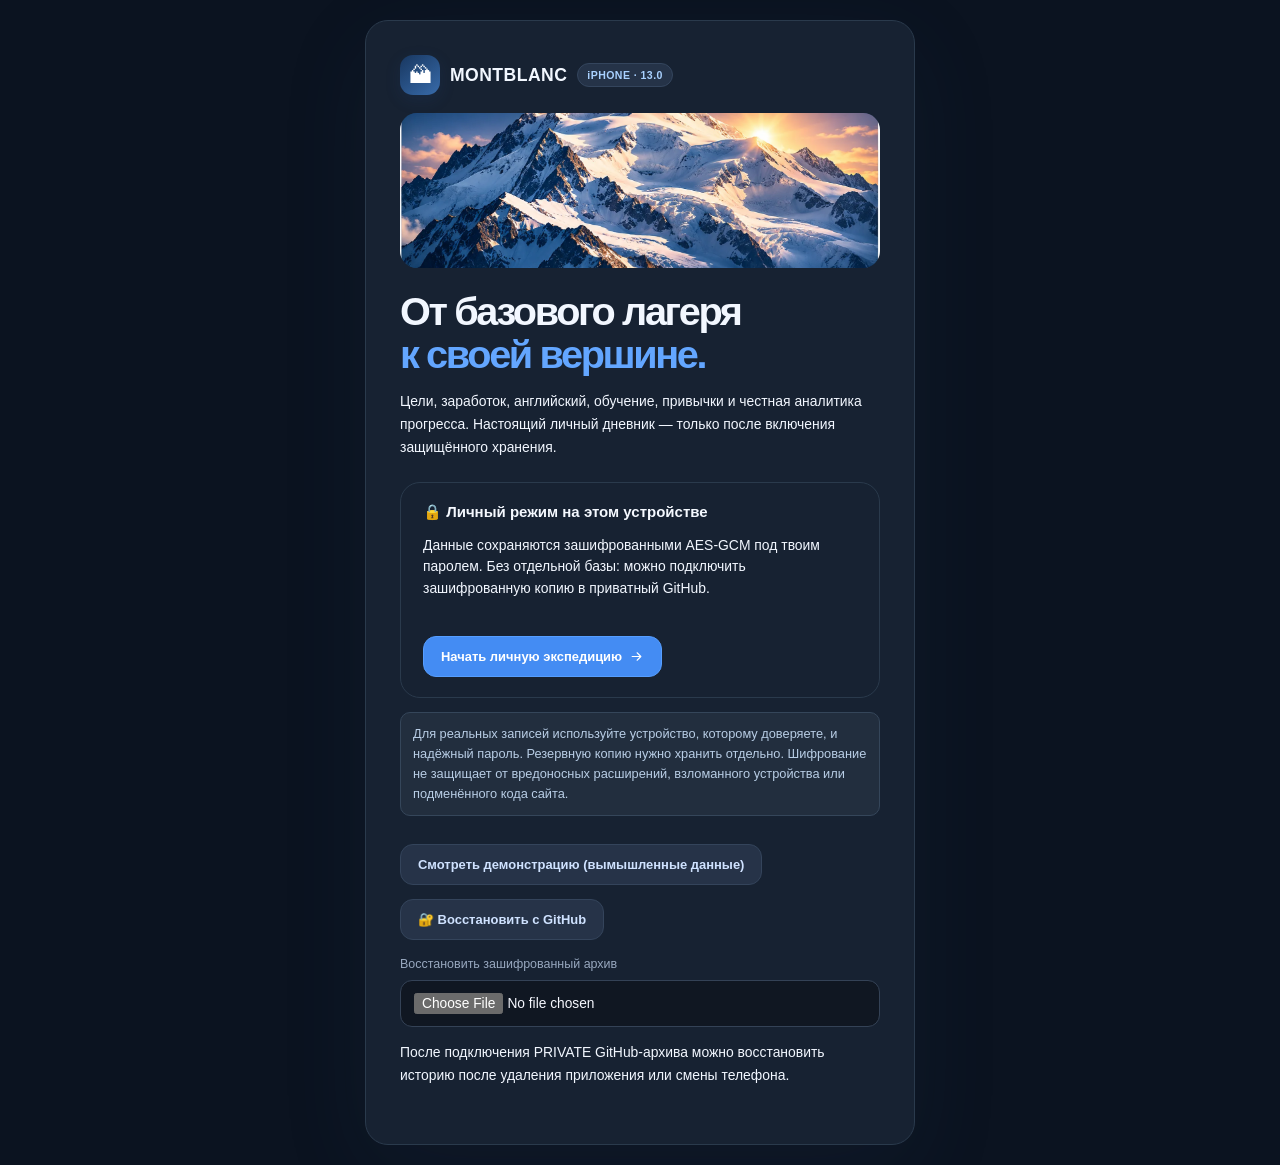
==== commit c4609ac4: "release: refresh PWA offline cache for verified MONTBLANC 13.0.1" ====
--- a/life-os/index.html
+++ b/life-os/index.html
@@ -3,23 +3,24 @@
 <head>
   <meta charset="UTF-8" />
   <meta name="viewport" content="width=device-width, initial-scale=1, viewport-fit=cover" />
-  <meta name="theme-color" content="#0c1018" />
+  <meta name="theme-color" content="#f7f8fa" />
   <meta name="robots" content="noindex,nofollow,noarchive" />
-  <meta name="color-scheme" content="dark" />
+  <meta name="color-scheme" content="light" />
   <meta name="description" content="MONTBLANC — личный путь к вершине: цели, эксперименты, дневник и честная аналитика." />
   <title>MONTBLANC — личная экспедиция</title>
   <link rel="icon" type="image/svg+xml" href="./favicon.svg" />
   <link rel="apple-touch-icon" href="./apple-touch-icon.png" />
   <meta name="apple-mobile-web-app-capable" content="yes" />
-  <meta name="apple-mobile-web-app-status-bar-style" content="black" />
+  <meta name="apple-mobile-web-app-status-bar-style" content="default" />
   <meta name="apple-mobile-web-app-title" content="MONTBLANC" />
   <link rel="manifest" href="./manifest.webmanifest" />
-  <link rel="stylesheet" href="./styles.css?v=10.0-evolution-20261121" />
+  <link rel="stylesheet" href="./styles.css?v=13.0.1-quality-20261121" />
+  <link rel="stylesheet" href="./mission60.css?v=13.0.1-quality-20261121" />
 </head>
 <body>
   <div id="app"><div class="boot"><div class="boot-mark">🏔️</div><p>Загрузка MONTBLANC...</p></div></div>
   <script src="./config.js"></script>
-  <script type="module" src="./app.js?v=10.0-evolution-20261121"></script>
+  <script type="module" src="./app.js?v=13.0.1-quality-20261121"></script>
   <script defer src="./pwa.js"></script>
 </body>
 </html>
--- a/life-os/mission60.css
+++ b/life-os/mission60.css
@@ -0,0 +1,240 @@
+/* MONTBLANC v12 / Apple Health-inspired life progress. Accessible, original interface. */
+html:has(.mb12-shell),body:has(.mb12-shell){background:#f7f8fa;color:#1b2940;color-scheme:light}
+.mb12-shell,.mb12-shell .mb7-main{background:#f7f8fa!important;color:#1b2940!important}
+.mb12-shell .mb7-topbar{background:#f7f8faf4!important;border-bottom:1px solid #e5eaf1!important}
+.mb12-shell .mb7-head-brand{color:#1a2b43!important}
+.mb12-shell .mb7-head-subtitle{color:#8493a7!important}
+.mb12-shell .mb7-backup-status{color:#346cc7!important;background:#eaf1fb!important;border-color:#e3ebf6!important}
+.mb12-shell .mb7-sidebar{background:#fff!important;border-color:#e7ecf3!important}
+.mb12-shell .mb7-side-brand{color:#20324b!important}
+.mb12-shell .mb7-side-nav button{color:#6b819f!important;background:transparent!important}
+.mb12-shell .mb7-side-nav button.selected{color:#276cd3!important;background:#edf4ff!important}
+.mb12-shell .mb7-side-bottom,.mb12-shell .mb7-side-label{color:#879aae!important}
+.mb12-shell .mb7-content{max-width:850px;padding-top:23px}
+.mb12-shell .mb7-demo{background:#fff2d7;color:#8a651c}
+.m60-page{font-family:-apple-system,BlinkMacSystemFont,'SF Pro Display',Inter,'Segoe UI',sans-serif;color:#202e44!important;line-height:1.45;max-width:820px;margin:0 auto 35px}
+.m60-page *{box-sizing:border-box}
+.m60-page button{font-family:inherit;cursor:pointer;touch-action:manipulation}
+.m60-page button:focus-visible{outline:3px solid #85b7ff;outline-offset:2px}
+.m60-title{padding:6px 3px 23px}
+.m60-title>span{font-size:10px;letter-spacing:.145em;color:#7395bf;font-weight:800}
+.m60-title h1{font-size:clamp(35px,7vw,46px);font-weight:850;line-height:1.06;letter-spacing:-.058em;color:#1b2a41!important;margin:12px 0 10px}
+.m60-title p{font-size:14px;color:#8191a5!important;line-height:1.6;margin:0}
+.m60-card{background:#fff!important;color:#202e45!important;border:1px solid #e6ebf3!important;border-radius:22px;padding:20px;margin-bottom:16px;box-shadow:0 3px 18px #31415b07}
+.m60-card h2{color:#21314a!important;font-size:20px;font-weight:790;line-height:1.2;letter-spacing:-.035em}
+.m60-card p{font-size:12.5px;color:#8291a6!important;line-height:1.57}
+.m60-start{background:linear-gradient(145deg,#eef5ff,#fff 72%)!important;border-color:#dce9fa!important}
+.m60-start-icon{font-size:32px;background:#dfedff;border-radius:18px;display:grid;place-items:center;width:58px;height:58px;margin-bottom:17px}
+.m60-start h2{font-size:25px}
+.m60-start p{font-size:14px}
+.m60-tags{display:flex;gap:8px;flex-wrap:wrap;margin:18px 0}
+.m60-tags b{padding:8px 12px;border-radius:30px;background:#e0edff;color:#3c6eaa;font-size:12px}
+.m60-primary{width:100%;display:block;min-height:50px;border-radius:15px;border:0!important;background:#3479e3!important;color:#fff!important;font-size:14px;font-weight:800;padding:14px 17px;box-shadow:0 6px 18px #3979db22}
+.m60-primary:disabled{opacity:.5}
+.m60-sectionhead{display:flex;align-items:end;justify-content:space-between;gap:10px;padding:7px 2px;margin:18px 0 8px}
+.m60-sectionhead>div>span{font-weight:850;letter-spacing:.14em;font-size:10px;color:#8aa3bf}
+.m60-sectionhead h2{color:#213047!important;font-size:22px;font-weight:810;letter-spacing:-.04em;margin:5px 0 0}
+.m60-sectionhead>button{background:transparent;border:0;color:#2e75cf;font-size:12px;font-weight:750;padding:7px 0;white-space:nowrap}
+.m60-highlight{background:linear-gradient(130deg,#ebf4ff,#f9fcff 82%)!important;border-color:#dae7f9!important}
+.m60-feature{display:flex;justify-content:space-between;align-items:center;gap:12px}
+.m60-feature>div:first-child{min-width:0}
+.m60-feature>div:first-child>span{font-size:10px;letter-spacing:.12em;font-weight:830;color:#5d8aba}
+.m60-feature h2{margin:9px 0 7px;font-size:24px}
+.m60-feature h2 small{font-size:14px;color:#8192a7}
+.m60-feature p{font-size:12px;margin:0;color:#728ca7!important;line-height:1.55}
+.m60-ring{width:108px;height:108px;padding:11px;flex-shrink:0;border-radius:50%;background:conic-gradient(#3788ea calc(var(--p)*1%),#dbe8f8 0)}
+.m60-ring>div{width:100%;height:100%;border-radius:50%;background:#fff;display:flex;flex-direction:column;align-items:center;justify-content:center}
+.m60-ring strong{font-size:27px;font-weight:840;letter-spacing:-.05em;color:#2461b1!important}
+.m60-ring small{font-size:10px;color:#8598ae}
+.m60-track{height:8px;background:#e8edf5;border-radius:60px;overflow:hidden;margin:14px 0 0}
+.m60-track>i{height:100%;display:block;border-radius:60px;background:linear-gradient(90deg,#3977e3,#67bdf5);transition:width .2s ease}
+.m60-highlight .m60-primary{margin-top:18px}
+.m60-track-label{display:flex;justify-content:space-between;gap:8px;font-size:11px;color:#8094aa;margin-top:9px}
+.m60-track-label b{color:#4b7fc2}
+.m60-planhead{display:flex;align-items:center;justify-content:space-between;gap:12px}
+.m60-planhead>span,.m60-planhead small{font-size:11px;color:#8da0b6}
+.m60-planhead button{min-width:42px;height:42px;border:0;border-radius:11px;background:#eaf3ff;color:#2770cb;font-size:20px}
+.m60-planhead h2{margin:0}
+.m60-planrow{display:flex;align-items:center;gap:12px;border-bottom:1px solid #eff2f6;padding:13px 0;min-width:0}
+.m60-planrow>button:first-child{width:33px;height:33px;border-radius:11px;background:#fff;border:2px solid #c1cedf;color:#fff;display:grid;place-items:center;flex-shrink:0;font-size:17px}
+.m60-planrow>button:first-child.done{background:#3e82e8;border-color:#3e82e8}
+.m60-planrow>div{flex:1;min-width:0;display:flex;flex-direction:column;gap:5px}
+.m60-planrow>div b{font-size:13px;color:#2e435d;font-weight:750}
+.m60-planrow>div small{font-size:11px;color:#8ea0b6}
+.m60-planrow>div.done b{text-decoration:line-through;color:#acb8c7}
+.m60-ellipsis{border:0;background:transparent;color:#8ca0b8;min-width:42px;min-height:42px;font-size:16px}
+.m60-textbutton{display:block;text-align:left;border:0;background:transparent;color:#3274c8!important;font-size:12px;font-weight:790;padding:15px 2px 2px;min-height:44px}
+.m60-empty{padding:16px;text-align:center;color:#95a3b8;font-size:12px}
+.m60-quickgrid{display:grid;grid-template-columns:repeat(2,minmax(0,1fr));gap:12px;margin-bottom:17px}
+.m60-quick{display:flex;flex-direction:column;align-items:start;text-align:left;gap:6px;border:0;border-radius:19px;padding:16px;min-height:130px}
+.m60-quick>span{font-size:27px;margin-bottom:6px}
+.m60-quick b{color:#263b56;font-size:15px}
+.m60-quick small{font-size:11px;color:#7a8fa9;line-height:1.35}
+.m60-quick.lavender{background:#f2eaff}.m60-quick.green{background:#e8f7f0}
+.m60-metrics{display:grid;grid-template-columns:repeat(2,minmax(0,1fr));gap:11px;margin-bottom:18px}
+.m60-metrics>button,.m60-metrics>div{min-width:0;display:flex;align-items:start;flex-direction:column;gap:8px;text-align:left;border:1px solid #e8edf5!important;background:#fff!important;border-radius:18px;padding:15px 13px;min-height:118px}
+.m60-metrics span{font-size:12px;color:#788da7;line-height:1.4}
+.m60-metrics strong{font-size:23px;letter-spacing:-.045em;color:#1f3857;overflow-wrap:anywhere}
+.m60-metrics small{font-size:11px;color:#96a6b9;line-height:1.4}
+.m60-linklist{display:grid;gap:9px;margin-bottom:21px}
+.m60-linklist>button{display:flex;align-items:center;text-align:left;gap:12px;border-radius:16px;border:1px solid #e9edf4;background:#fff;min-height:77px;padding:13px 16px}
+.m60-linklist>button>span{display:grid;place-items:center;width:42px;height:42px;border-radius:13px;background:#eef4fe;font-size:23px;flex-shrink:0}
+.m60-linklist>button>div{flex:1;min-width:0;display:flex;flex-direction:column;gap:4px}
+.m60-linklist b{font-size:13px;color:#263c58}.m60-linklist small{font-size:11px;color:#90a0b4}
+.m60-linklist em{font-size:22px;font-style:normal;color:#8ca7c5}
+.m60-phase-row{display:flex;gap:12px;align-items:center;border-bottom:1px solid #eff2f6;padding:15px 0}
+.m60-phase-row>strong{font-size:19px;color:#4f8dd5}.m60-phase-row>div{flex:1}.m60-phase-row>div>b{font-size:13px;color:#2d3e58}
+.m60-phase-row p{margin:5px 0 0!important;font-size:11px!important}.m60-phase-row small{font-size:11px;color:#93a3b5}
+.m60-phase-mini{display:grid;grid-template-columns:repeat(5,minmax(0,1fr));gap:5px;margin-top:18px}
+.m60-phase-mini>div{background:#e8eff8;border-radius:12px;text-align:center;padding:10px 4px;min-width:0}
+.m60-phase-mini>div.selected{background:#d6e8fc}.m60-phase-mini b{font-size:16px;color:#4a82c7}
+.m60-phase-mini small{display:block;margin-top:4px;font-size:8px;color:#8096ae;line-height:1.35;word-break:break-word}
+.m60-dayhead{display:flex;justify-content:space-between;gap:15px;align-items:start}
+.m60-dayhead>div>span{font-size:10px;font-weight:820;letter-spacing:.11em;color:#6392c9}
+.m60-dayhead h2{margin:8px 0}.m60-dayhead p{margin:0}.m60-dayhead>strong{font-size:28px;color:#3278cc;white-space:nowrap}
+.m60-daynav{display:flex;justify-content:space-between;align-items:center;gap:6px;margin:18px 0;background:#eef4fa;border-radius:13px;padding:7px}
+.m60-daynav>button{min-height:40px;min-width:39px;background:#fff;border:0;border-radius:10px;font-size:20px;color:#3879c9;padding:6px}
+.m60-daynav>button:last-child{font-size:12px;padding:7px}
+.m60-daynav>button:disabled{opacity:.35}.m60-daynav>span{font-size:12px;color:#607e9f;font-weight:750}
+.m60-checklist{display:grid;gap:0}
+.m60-check{display:flex;align-items:start;gap:11px;padding:17px 0;border-bottom:1px solid #eff2f6}
+.m60-check>button{width:39px;height:39px;flex:0 0 39px;display:grid;place-items:center;background:#fff;border:2px solid #bdcbdb;color:#fff;border-radius:12px;font-size:22px}
+.m60-check.is-done>button{background:#327de3;border-color:#327de3}.m60-check>button:disabled{opacity:.35}
+.m60-checkcopy{flex:1;min-width:0}.m60-checkcopy>div{display:flex;gap:7px;align-items:center;flex-wrap:wrap}
+.m60-checkcopy b{font-size:14px;color:#2d405c}.m60-checkcopy>div>span{font-size:17px}.m60-checkcopy i{font-size:10px;font-style:normal;border-radius:20px;padding:3px 7px;background:#f8eafa;color:#a75f8f}
+.m60-checkcopy p{margin:7px 0!important;font-size:12px!important;line-height:1.55}
+.m60-checkcopy small{font-size:10px;color:#8ea0b6}
+.m60-pace{display:flex;justify-content:space-between;gap:10px;align-items:center;flex-wrap:wrap;border-top:1px solid #edf2f7;padding-top:17px;margin:16px 0}
+.m60-pace>div:first-child{display:flex;flex-direction:column;gap:4px}.m60-pace b{font-size:12px;color:#344b65}.m60-pace small{font-size:10px;color:#8ea0b6}
+.m60-pace>div:last-child{display:flex;gap:7px}
+.m60-pace button{font-size:11px;font-weight:730;background:#eff4fb;border:1px solid #dee8f2;color:#6481a5;border-radius:10px;padding:10px;min-height:40px}
+.m60-pace button.active{background:#357add;border-color:#357add;color:#fff}
+.m60-daygrid{display:grid;grid-template-columns:repeat(7,minmax(0,1fr));gap:6px}
+.m60-daygrid button{display:flex;flex-direction:column;align-items:center;justify-content:center;gap:3px;min-width:0;height:56px;background:#f4f7fb;border:1px solid #e7edf5;border-radius:11px;color:#607890;font-size:11px}
+.m60-daygrid button b{font-size:13px}.m60-daygrid button span{color:#8b9cb2}
+.m60-daygrid button.selected{background:#e1efff;border-color:#73a8eb;color:#2068bc}
+.m60-daygrid button.complete{background:#e4f9ea;border-color:#bfe8cb;color:#238459}
+.m60-daygrid button.future{opacity:.55}
+.m60-summary{display:grid;grid-template-columns:repeat(3,minmax(0,1fr));gap:8px;margin:17px 0}
+.m60-summary>div{border:1px solid #e7edf5;border-radius:14px;background:#fff;text-align:center;padding:16px 6px;min-width:0}
+.m60-summary b{display:block;font-size:24px;letter-spacing:-.04em;color:#253b56}
+.m60-summary small{display:block;font-size:10px;color:#8295ab;margin-top:6px}
+.m60-planbuttons{display:flex;gap:9px;margin-bottom:17px}.m60-planbuttons>.m60-primary{flex:2}
+.m60-planbuttons>button:last-child{flex:1;border:1px solid #e4ecf6;border-radius:13px;background:#fff;color:#3d73c8;font-size:12px;font-weight:750}
+.m60-segments{display:flex;gap:4px;padding:4px;margin:16px 0;background:#e9eef5;border-radius:13px}
+.m60-segments button{flex:1;border:0;border-radius:10px;padding:10px 8px;font-size:12px;font-weight:780;background:transparent;color:#8492a5}
+.m60-segments button.active{background:#fff;color:#3170c6;box-shadow:0 3px 9px #253f600e}
+.m60-plangroup{padding-top:17px}
+.m60-plangroup .m60-planhead>div h2{margin:0}.m60-plangroup .m60-planhead>div small{font-size:11px;color:#8d9fb3}
+.m60-tail{display:grid;gap:9px}.m60-tail>button{background:#edf4ff;border:0;border-radius:11px;padding:13px 11px;color:#3471bf;font-size:12px;font-weight:760;text-align:left}
+.m60-diarydate{display:flex;align-items:center;justify-content:space-between;gap:7px;background:#eaf1f9;border-radius:14px;padding:9px;margin-bottom:17px}
+.m60-diarydate>button{background:#fff;border:0;border-radius:10px;min-width:37px;min-height:41px;padding:8px;color:#3975c1}
+.m60-diarydate>button:disabled{opacity:.4}
+.m60-diarydate>div{text-align:center}.m60-diarydate>div b{font-size:12px;color:#314c6a}.m60-diarydate>div small{display:block;font-size:10px;color:#8ca1b8;margin-top:4px}
+.m60-cardtitle{display:flex;gap:12px;align-items:center;margin-bottom:17px}.m60-cardtitle>span{font-size:25px;background:#eef3fd;width:45px;height:45px;display:grid;place-items:center;border-radius:13px}
+.m60-cardtitle h2{margin:0 0 4px;font-size:18px}.m60-cardtitle small{font-size:11px;color:#8d9fb3}
+.m60-input{display:grid;gap:8px;font-weight:740;font-size:12px;color:#59708b;margin:13px 0}
+.m60-input input,.m60-input textarea{background:#f8fbff!important;color:#1c324e!important;border:1px solid #dee7f2!important;border-radius:13px;padding:12px;font-size:16px;font-family:inherit;width:100%;min-width:0}
+.m60-input textarea{resize:vertical;min-height:96px;line-height:1.55}
+.m60-input input:focus,.m60-input textarea:focus{outline:2px solid #b2d3ff;outline-offset:1px}
+.m60-two{display:grid;grid-template-columns:repeat(2,minmax(0,1fr));gap:11px}
+.m60-checklabel{display:flex;align-items:center;gap:11px;border-radius:12px;background:#edf8f0;padding:12px;color:#2d7851;font-size:12px;font-weight:750}
+.m60-checklabel input{width:23px;height:23px;accent-color:#32a56e}
+.m60-details summary{cursor:pointer;color:#2d4260;font-size:14px;font-weight:790}
+.m60-details summary small{display:block;color:#8799b0;font-size:11px;font-weight:500;margin:5px 0}
+.m60-details .m60-two{margin-top:14px}
+.m60-submit{margin:8px 0 0}.m60-hint{font-size:11px;color:#8799af;text-align:center;line-height:1.5;margin:12px 0 18px}
+.m60-domains{display:grid;gap:17px}
+.m60-domains>div>div:first-child{display:flex;justify-content:space-between;gap:11px;font-size:13px;font-weight:780;color:#32465f}
+.m60-domains>div>div:first-child b{color:#7393b0}.m60-domains .m60-track{margin:9px 0 0}
+.m60-finances>div{display:flex;justify-content:space-between;align-items:center;gap:12px;border-bottom:1px solid #edf1f6;padding:14px 0}
+.m60-finances>div>span{font-size:12px;color:#7f94aa}.m60-finances>div>b{font-size:17px;color:#294362}
+.m60-weekbars{display:grid;grid-template-columns:repeat(9,minmax(0,1fr));gap:7px;margin-top:19px}
+.m60-weekbars>div{display:flex;flex-direction:column;align-items:center;gap:6px}
+.m60-weekbars>div>div{width:100%;height:100px;background:#edf2f8;border-radius:9px;display:flex;align-items:end;overflow:hidden}
+.m60-weekbars>div>div>i{width:100%;display:block;background:#65a4ef;border-radius:8px 8px 0 0}
+.m60-weekbars b,.m60-weekbars small{font-size:10px;color:#829fba}
+.m60-awards{display:grid;grid-template-columns:repeat(2,minmax(0,1fr));gap:9px}
+.m60-awards>div{display:flex;flex-direction:column;gap:6px;border-radius:14px;border:1px solid #e8edf4;background:#f6f8fb;padding:14px;opacity:.62}
+.m60-awards>div.earned,.m60-awards>div:first-child{opacity:1;background:#ecf9f1;border-color:#dbede3}
+.m60-awards span{font-size:25px}.m60-awards b{font-size:12px;color:#38536e}.m60-awards small{font-size:10px;color:#8da2b8}
+.m60-awards .m60-award-count strong{font-size:30px;color:#2779c3}
+@media(max-width:860px){
+ #app .mb12-shell .mobile-dock.mb7-dock{background:#fff!important;border-top:1px solid #e8edf3!important;box-shadow:0 -8px 30px #172d4812!important}
+ #app .mb12-shell .mobile-dock.mb7-dock button{color:#9aa7b7!important;background:transparent!important}
+ #app .mb12-shell .mobile-dock.mb7-dock button.active{color:#3479de!important;background:#eaf3ff!important}
+ #app .mb12-shell .mb7-main{padding-bottom:calc(22px + env(safe-area-inset-bottom,0px))!important}
+}
+@media(max-width:540px){
+ .mb12-shell .mb7-main{padding-left:15px!important;padding-right:15px!important}
+ .mb12-shell .mb7-content{padding-top:16px}
+ .m60-title h1{font-size:37px}
+ .m60-card{padding:17px 15px;border-radius:19px}
+ .m60-ring{width:92px;height:92px;padding:9px}.m60-ring strong{font-size:23px}
+ .m60-feature h2{font-size:20px}
+ .m60-phase-mini small{font-size:8px}
+ .m60-linklist>button{min-height:73px}
+}
+@media(max-width:370px){
+ .m60-card{padding:14px 11px}.m60-ring{width:83px;height:83px}.m60-daygrid{gap:4px}.m60-daygrid button{height:48px}
+ .m60-metrics{gap:8px}.m60-metrics>button,.m60-metrics>div{padding:13px 10px}
+ .m60-daynav{gap:3px}.m60-daynav button{min-width:35px}
+}
+@media(prefers-reduced-motion:reduce){.m60-track i{transition:none}}
+
+/* Integrated light modals and archive polish; app's saved data remains unchanged. */
+body:has(.mb12-shell) .overlay{background:#26395388!important}
+body:has(.mb12-shell) .modal{background:#fff!important;color:#1b2b44!important;border:1px solid #dce6f1!important;box-shadow:0 25px 70px #162d4b30!important}
+body:has(.mb12-shell) .modal h2,
+body:has(.mb12-shell) .modal h3,
+body:has(.mb12-shell) .modal label,
+body:has(.mb12-shell) .modal .form-field label{color:#233650!important}
+body:has(.mb12-shell) .modal .control,
+body:has(.mb12-shell) .modal input,
+body:has(.mb12-shell) .modal select,
+body:has(.mb12-shell) .modal textarea{background:#f8fbff!important;color:#20344e!important;border:1px solid #d7e2ef!important;border-radius:11px!important;font-size:16px}
+body:has(.mb12-shell) .modal .button{border-radius:12px}
+body:has(.mb12-shell) .modal p,
+body:has(.mb12-shell) .modal .muted{color:#7e91a7!important}
+body:has(.mb12-shell) .toast{background:#fff!important;color:#2d5d9a!important;border:1px solid #d8e8f9!important;box-shadow:0 10px 35px #1636532a!important}
+.mb12-shell .mb7-more .mb7-page-title h1{color:#1c2e45!important}
+.mb12-shell .mb7-more .mb7-page-title p{color:#7a8da3!important}
+.mb12-shell .mb7-more .mb7-menu-section{background:#fff!important;border:1px solid #e4ebf3!important;border-radius:18px!important;overflow:hidden}
+.mb12-shell .mb7-more .mb7-menu-heading h2{color:#283e5a!important}
+.mb12-shell .mb7-more .mb7-menu-heading p{color:#8497ac!important}
+.mb12-shell .mb7-more .mb7-menu-item{background:#fff!important;color:#2e4361!important;border-bottom:1px solid #edf0f5!important}
+.mb12-shell .mb7-more .mb7-menu-item strong{color:#2e4361!important}
+.mb12-shell .mb7-more .mb7-menu-item small{color:#8a9db0!important}
+.mb12-shell .mb7-more .mb7-menu-symbol{color:#447fc8!important}
+
+
+/* MONTBLANC 13 — evidence-led, touch-first refinements */
+.m60-evidence{background:linear-gradient(180deg,#ffffff 0%,#f7fbff 100%)!important;border-color:#dbe9fb!important}
+.m60-evidence textarea{min-height:80px;line-height:1.55}
+.m60-coach-button{width:100%;min-height:50px;border:1px solid #bfdbff;background:#eaf3ff;color:#205da9;border-radius:14px;padding:12px 15px;font-size:13px;font-weight:750;line-height:1.4;margin-top:10px;text-align:center}
+.m60-coach-button:focus-visible{outline:3px solid #8db6f6;outline-offset:2px}
+.m60-coach-button:hover{background:#dcecff}
+.m60-daily-focus{border-color:#c9ddf6!important;background:linear-gradient(135deg,#f0f6ff,#fff 80%)!important}
+.m60-daily-focus .m60-focus-label{font-size:10px;text-transform:uppercase;letter-spacing:.13em;color:#4779bf;font-weight:800}
+.m60-daily-focus h2{font-size:22px;margin:10px 0}
+.m60-daily-focus p{font-size:13px;line-height:1.6}
+.m60-daily-focus .m60-textbutton{font-size:13px}
+.m60-pace{flex-wrap:wrap}
+.m60-pace>div:last-child{display:flex;flex-wrap:wrap}
+.m60-pace button{min-height:42px;min-width:80px}
+.m60-planrow>button{min-height:42px;min-width:42px}
+.m60-checkcopy small{font-variant-numeric:tabular-nums}
+@media(max-width:480px){
+ .m60-page{padding:0 1px 25px}
+ .m60-title h1{font-size:34px;line-height:1.1}
+ .m60-card{padding:16px;border-radius:18px}
+ .m60-feature{align-items:flex-start}
+ .m60-ring{width:90px;height:90px;padding:9px}
+ .m60-ring strong{font-size:23px}
+ .m60-pace{align-items:flex-start;gap:12px}
+ .m60-pace>div:first-child{width:100%}
+ .m60-pace>div:last-child{width:100%}
+ .m60-pace button{flex:1}
+ .m60-daygrid{gap:5px}
+}
+@media(prefers-reduced-motion:reduce){.m60-page *{scroll-behavior:auto!important;animation:none!important;transition:none!important}}
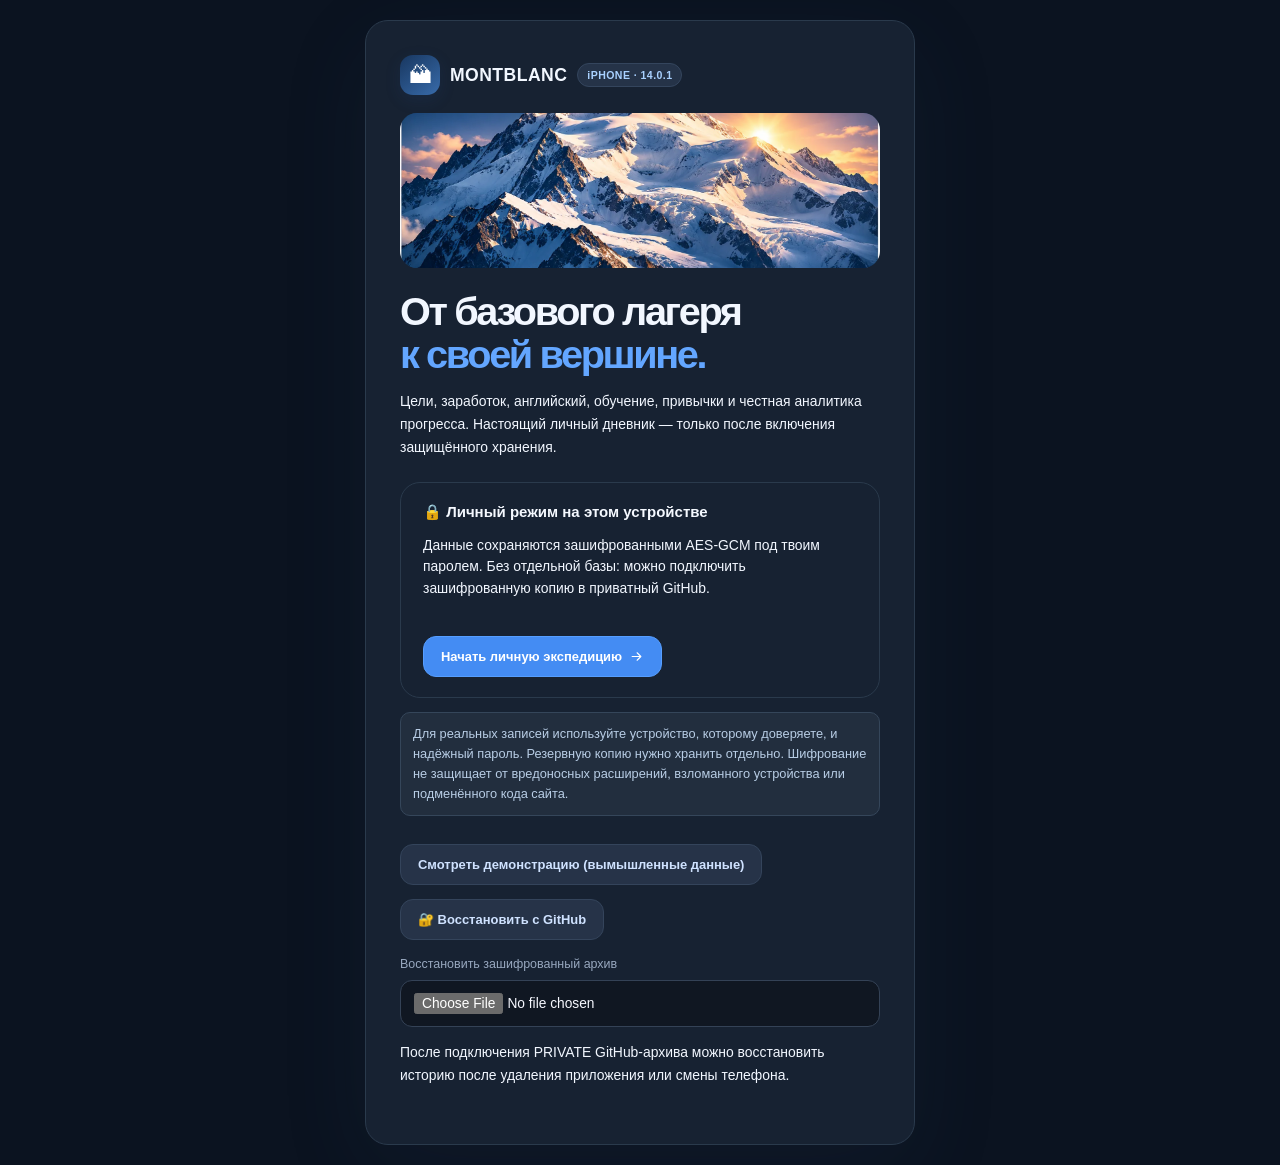
==== commit 5faee6d1: "fix: make MONTBLANC 14 visible immediately and rotate PWA cache" ====
--- a/life-os/index.html
+++ b/life-os/index.html
@@ -14,13 +14,14 @@
   <meta name="apple-mobile-web-app-status-bar-style" content="default" />
   <meta name="apple-mobile-web-app-title" content="MONTBLANC" />
   <link rel="manifest" href="./manifest.webmanifest" />
-  <link rel="stylesheet" href="./styles.css?v=13.0.1-quality-20261121" />
-  <link rel="stylesheet" href="./mission60.css?v=13.0.1-quality-20261121" />
+  <link rel="stylesheet" href="./styles.css?v=14.0.1-visible-20261121" />
+  <link rel="stylesheet" href="./mission60.css?v=14.0.1-visible-20261121" />
+  <link rel="stylesheet" href="./challenge60.css?v=14.0.1-visible-20261121" />
 </head>
 <body>
   <div id="app"><div class="boot"><div class="boot-mark">🏔️</div><p>Загрузка MONTBLANC...</p></div></div>
   <script src="./config.js"></script>
-  <script type="module" src="./app.js?v=13.0.1-quality-20261121"></script>
+  <script type="module" src="./app.js?v=14.0.1-visible-20261121"></script>
   <script defer src="./pwa.js"></script>
 </body>
 </html>
--- a/life-os/challenge60.css
+++ b/life-os/challenge60.css
@@ -0,0 +1,111 @@
+/* MONTBLANC CHALLENGE — original mobile-first premium UI. */
+.c60-root{--c60-ink:#172c48;--c60-muted:#7088a5;--c60-border:#dfebf6;--c60-primary:#2d70d7;max-width:850px}
+.c60-root .m60-title{padding-bottom:19px}
+.c60-root .m60-title h1{font-weight:820;letter-spacing:-.057em}
+.c60-root .m60-title p{max-width:650px}
+.c60-root button{transition:transform .14s ease,background .16s ease}
+.c60-root button:active:not(:disabled){transform:scale(.99)}
+.c60-root .c60-hero{background:linear-gradient(132deg,#e9f3ff 0%,#f6faff 50%,#fff 100%)!important;border-color:#d7e7fc!important}
+.c60-hero>small,.c60-hero-row small{display:block;color:#5480bc;font-size:11px;letter-spacing:.14em;font-weight:820}
+.c60-hero h2{font-size:clamp(26px,5vw,39px);color:#183958!important;letter-spacing:-.055em;line-height:1.14;margin:8px 0}
+.c60-hero h2 span{font-size:17px;color:#7794b9;letter-spacing:-.02em}
+.c60-hero p{font-size:13px;line-height:1.62;margin:5px 0 17px!important;color:#5a7899!important}
+.c60-hero-row{display:flex;align-items:center;justify-content:space-between;gap:12px}
+.c60-hero-num{min-width:77px;height:77px;border:10px solid #b8d5fa;background:#fff;color:#285dad;font-size:18px;font-weight:850;border-radius:50%;display:grid;place-items:center}
+.c60-hero .m60-primary{margin-top:16px}
+.c60-status-message{background:#e8f3ff;border:1px solid #cee2fc;color:#376596!important;padding:13px 14px;border-radius:13px;margin:15px 0!important}
+.c60-onboard{background:linear-gradient(145deg,#ecf6ff,#fff 75%)!important;border-color:#d7e8fb!important}
+.c60-onboard h2{font-size:26px!important;margin-bottom:14px}
+.c60-onboard p{font-size:14px!important;color:#5a7394!important;margin:11px 0!important}
+.c60-onboard .m60-primary{margin-top:18px}
+.c60-daycard{padding:21px!important}
+.c60-day-title{display:flex;align-items:start;justify-content:space-between;gap:12px;margin-bottom:13px}
+.c60-day-title small{color:#7092ba;font-size:10px;font-weight:810;letter-spacing:.13em}
+.c60-day-title h2{font-size:22px!important;letter-spacing:-.04em;margin:7px 0 0}
+.c60-day-title strong{white-space:nowrap;color:#3571c7;font-size:19px}
+.c60-daycard>p{font-size:13px!important;margin-bottom:16px!important}
+.c60-checks{display:flex;flex-wrap:wrap;gap:7px;margin:12px 0 22px}
+.c60-checks span{background:#f4f7fb;border:1px solid #e4ebf4;color:#7890ad;border-radius:50px;font-weight:700;font-size:11px;padding:6px 10px}
+.c60-checks span.passed{background:#e8f7ee;border-color:#d0e9d9;color:#28794f}
+.c60-practice{background:#fff;border:1px solid #e5edf6;border-radius:17px;padding:17px;margin:10px 0;box-shadow:0 4px 16px #294a7506}
+.c60-practice.done{background:#f6fbf8;border-color:#cfe9da}
+.c60-practice-head{display:flex;align-items:start;gap:12px}
+.c60-emoji{display:grid;place-items:center;width:41px;height:41px;background:#eef5ff;border-radius:12px;flex-shrink:0;font-size:21px}
+.c60-practice-head>div{flex:1;min-width:0}
+.c60-practice-head small{font-size:11px;font-weight:700;color:#7093c1}
+.c60-practice-head h3{font-size:16px;line-height:1.32;color:#223b58!important;letter-spacing:-.027em;margin:4px 0 8px}
+.c60-practice-head .c60-state{font-size:23px;color:#3381e4}
+.c60-practice>p{font-size:13px!important;color:#627c99!important;line-height:1.62;margin:5px 0 15px!important}
+.c60-action{display:block;text-align:center;width:100%;min-height:44px;border:none;background:#2f77e2;color:#fff;font-size:13px;font-weight:790;border-radius:12px;padding:13px 10px;line-height:1.35}
+.c60-action:hover{background:#2367c7}
+.c60-secondary{display:inline-flex;justify-content:center;align-items:center;min-height:41px;border:1px solid #d9e5f6;background:#f3f7fd;color:#326ab7;border-radius:12px;padding:10px 13px;font-size:12px;font-weight:770;line-height:1.3}
+.c60-secondary:hover{background:#eaf3ff}
+.c60-wide{width:100%;margin-top:10px}
+.c60-lesson{border:1px solid #dfeaf7;background:#f7fbff;border-radius:13px;padding:12px 13px;margin:8px 0 13px}
+.c60-lesson summary{cursor:pointer;color:#2e68b3;font-size:12px;font-weight:800;min-height:25px}
+.c60-lesson ol{padding-left:23px;color:#536b88;font-size:12px;line-height:1.8;margin:11px 0}
+.c60-lesson p{font-size:12px;color:#52718f}
+.c60-lesson .c60-secondary{margin-top:10px}
+.c60-evidence{padding:11px 13px;border:1px solid #c9e8d6;border-radius:11px;background:#f0fbf4}
+.c60-evidence strong{font-size:12px;color:#277848}
+.c60-evidence p{font-size:12px!important;color:#47745c!important;margin:6px 0 0!important;overflow-wrap:anywhere}
+.c60-calendar{display:grid;grid-template-columns:repeat(10,minmax(0,1fr));gap:6px;margin:17px 0}
+.c60-day{border:1px solid #e3eaf4;background:#f3f6fa;border-radius:10px;min-width:0;min-height:51px;padding:5px 2px;display:flex;flex-direction:column;justify-content:center;align-items:center;gap:3px;color:#8797aa;font-size:12px}
+.c60-day strong{font-size:13px}
+.c60-day small{font-size:12px}
+.c60-day.done{color:#237d56;background:#e8f7ef;border-color:#cae8d8}
+.c60-day.open{color:#1768cb;background:#e7f2ff;border:2px solid #4389ec}
+.c60-day.locked{opacity:.52;cursor:not-allowed}
+.c60-overlay{position:fixed;z-index:1100;inset:0;background:#061a32ac;display:flex;align-items:center;justify-content:center;padding:16px}
+.c60-modal{background:#fff;color:#223b5c;width:min(100%,530px);max-height:90dvh;overflow:auto;box-shadow:0 24px 85px #112b4866;border:1px solid #dbe7f8;border-radius:23px;padding:21px}
+.c60-modal-header{display:flex;align-items:start;justify-content:space-between;gap:15px}
+.c60-modal-header h2{font-size:22px!important}
+.c60-modal-header button{background:#f1f5fa;border:0;color:#6c8099;border-radius:10px;min-width:42px;min-height:42px;font-size:19px}
+.c60-modal>p{font-size:13px;color:#627a96;line-height:1.62;margin:10px 0}
+.c60-proof-rule{background:#edf5ff;padding:10px 12px;border-radius:11px}
+.c60-modal label,.c60-journal label{display:block;color:#34516e;font-size:13px;font-weight:760;margin:15px 0}
+.c60-modal input,.c60-modal textarea,.c60-modal select,.c60-journal input,.c60-journal textarea,.c60-journal select{display:block;width:100%;border:1px solid #d8e3f0;background:#fff;border-radius:12px;color:#243b59;font-size:14px;font-weight:450;padding:12px 14px;margin-top:7px;line-height:1.5;min-height:45px}
+.c60-modal textarea,.c60-journal textarea{resize:vertical;min-height:108px}
+.c60-journal textarea{min-height:174px}
+.c60-modal input:focus,.c60-modal textarea:focus,.c60-journal textarea:focus,.c60-journal input:focus{outline:3px solid #cee5ff;outline-offset:1px}
+.c60-modal .m60-primary{margin-top:17px}
+.c60-modal>.c60-secondary{margin-top:10px;width:100%}
+.c60-diary-selects{display:grid;grid-template-columns:repeat(2,minmax(0,1fr));gap:14px}
+.c60-mini-list{display:grid;gap:6px;margin-top:15px}
+.c60-mini-list>button{border:1px solid #e6ecf5;background:#fff;padding:11px 12px;border-radius:12px;display:flex;align-items:center;gap:9px;text-align:left}
+.c60-mini-list span:first-child{font-size:22px}
+.c60-mini-list b{flex:1;font-size:12px;color:#33516e}
+.c60-mini-list small{font-size:11px;color:#8aa0b7}
+.c60-mini-list span:last-child{font-size:17px;color:#4382cf}
+.c60-score-grid{display:grid;grid-template-columns:repeat(3,minmax(0,1fr));gap:11px;margin-top:16px}
+.c60-score-grid>div{background:#f5f9ff;border:1px solid #e4eef9;border-radius:12px;padding:12px;min-width:0}
+.c60-score-grid b{display:block;color:#274f7e;font-size:18px;overflow-wrap:anywhere}
+.c60-score-grid small{color:#7891aa;font-size:11px;line-height:1.4;display:block;margin-top:4px}
+.c60-trends{display:grid;grid-template-columns:repeat(2,minmax(0,1fr));gap:10px;margin-top:12px}
+.c60-trends>div{padding:14px;background:#f3f8ff;border-radius:12px}
+.c60-trends span{display:block;color:#738baa;font-size:12px}
+.c60-trends strong{font-size:22px;color:#1e5187}
+.c60-trends small{display:block;color:#6781a1;font-size:11px;margin-top:4px}
+@media(max-width:600px){
+ .c60-root .m60-card{padding:16px!important;border-radius:17px!important}
+ .c60-daycard{padding:15px!important}
+ .c60-calendar{grid-template-columns:repeat(6,minmax(0,1fr));gap:5px}
+ .c60-day{min-height:48px}
+ .c60-score-grid{grid-template-columns:repeat(2,minmax(0,1fr))}
+ .c60-modal{border-radius:17px;padding:16px}
+ .c60-practice{padding:13px}
+ .c60-day-title h2{font-size:18px!important}
+ .c60-practice-head h3{font-size:14px}
+ .c60-hero h2{font-size:27px}
+ .c60-hero-num{width:66px;height:66px;min-width:66px;border-width:8px}
+ .c60-diary-selects{gap:9px}
+}
+@media(prefers-reduced-motion:reduce){.c60-root *{animation:none!important;transition:none!important}}
+
+.c60-milestone-grid{display:grid;grid-template-columns:repeat(3,minmax(0,1fr));gap:8px;margin:14px 0}
+.c60-milestone-grid>div{padding:12px 9px;background:#f3f6fb;border:1px solid #e6ebf3;border-radius:12px;opacity:.68;display:flex;flex-direction:column;gap:5px;min-width:0}
+.c60-milestone-grid>div.unlocked{opacity:1;background:#eaf7f0;border-color:#d3ebdf}
+.c60-milestone-grid strong{font-size:14px;color:#6384aa}
+.c60-milestone-grid>div.unlocked strong{color:#248056}
+.c60-milestone-grid small{font-size:11px;color:#8a9aaf}
+@media(max-width:370px){.c60-milestone-grid{grid-template-columns:repeat(2,minmax(0,1fr))}}
